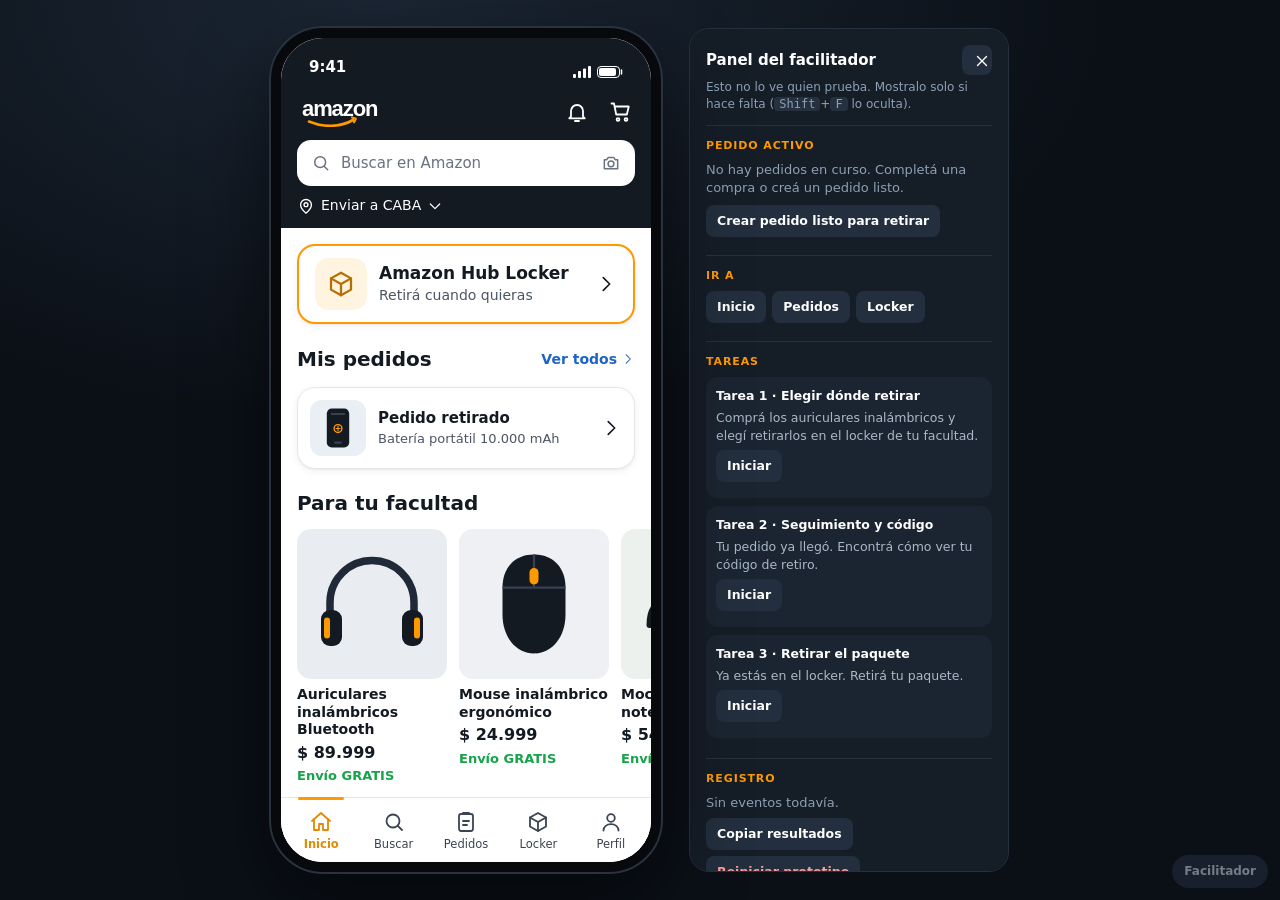
==== index.html @ e0bae7c0 "Prototipo funcional Amazon Hub Locker: compra, seguimiento y retiro Co-Authored-By: Claude Sonnet 5." ====
<!doctype html>
<html lang="es-AR">
<head>
  <meta charset="utf-8">
  <meta name="viewport" content="width=device-width, initial-scale=1, viewport-fit=cover">
  <meta name="theme-color" content="#131A22">
  <title>Amazon Hub Locker · Prototipo</title>
  <link rel="stylesheet" href="css/styles.css">
</head>
<body>
  <div class="stage">
    <div class="device" id="device">
      <div class="statusbar" aria-hidden="true">
        <span>9:41</span>
        <span class="sb-r"><svg width="18" height="12" viewBox="0 0 18 12" fill="currentColor"><rect x="0" y="8" width="3" height="4" rx="1"/><rect x="5" y="5" width="3" height="7" rx="1"/><rect x="10" y="2.500" width="3" height="9.500" rx="1"/><rect x="15" y="0" width="3" height="12" rx="1"/></svg><svg width="26" height="12" viewBox="0 0 26 12" fill="none" stroke="currentColor"><rect x=".5" y=".5" width="22" height="11" rx="3.500"/><rect x="2" y="2" width="17" height="8" rx="2" fill="currentColor" stroke="none"/><path d="M24.500 4v4" stroke-width="1.500" stroke-linecap="round"/></svg></span>
      </div>
      <div class="app" id="app">
        <div id="screen"></div>
        <div id="overlay"></div>
        <div id="push" class="push" aria-live="polite"></div>
        <div id="toast" class="toast" role="status" aria-live="polite"></div>
      </div>
    </div>
    <aside id="fac" class="fac" aria-label="Panel del facilitador"></aside>
    <button type="button" id="fac-toggle" class="fac-toggle" aria-label="Panel del facilitador" aria-expanded="false">Facilitador</button>
  </div>

  <script src="js/data.js"></script>
  <script src="js/core.js"></script>
  <script src="js/ui.js"></script>
  <script src="js/screens.js"></script>
  <script src="js/app.js"></script>
</body>
</html>
---- css/styles.css ----
/* ============================================================
   AMAZON HUB LOCKER — Sistema visual (UI Kit)
   Mobile-first. Los tokens salen del UI Kit entregado.
   ============================================================ */
:root {
  /* Color */
  --orange: #FF9900;
  --orange-press: #E48A00;
  --orange-tint: #FFF4E0;
  --navy: #131A22;
  --navy-2: #1E2833;
  --white: #FFFFFF;
  --gray: #E5E7EB;
  --gray-50: #F6F7F9;
  --gray-300: #D1D5DB;
  --ink: #131A22;
  --ink-2: #4B5563;
  --ink-3: #6B7280;
  --link: #1D63C9;
  --success: #16A34A; --success-tint: #E6F6EA;
  --warning: #F59E0B; --warning-tint: #FEF3D8;
  --error: #EF4444;   --error-tint: #FDE8E8;
  --info: #3B82F6;    --info-tint: #E3EEFE;
  /* Tipografía */
  --font: "Amazon Ember", "Segoe UI", "Helvetica Neue", Roboto, system-ui, -apple-system, Arial, sans-serif;
  --fs-h1: 24px; --fs-h2: 20px; --fs-sub: 17px; --fs-body: 15px; --fs-sm: 13px; --fs-xs: 12px;
  /* Espaciado (escala de 4) */
  --s1: 4px; --s2: 8px; --s3: 12px; --s4: 16px; --s5: 20px; --s6: 24px; --s8: 32px;
  /* Radios */
  --r-sm: 10px; --r-md: 14px; --r-lg: 18px; --r-pill: 999px;
  /* Sombras */
  --sh-1: 0 1px 2px rgba(19,26,34,.06), 0 2px 8px rgba(19,26,34,.06);
  --sh-2: 0 8px 28px rgba(19,26,34,.18);
  --focus: 0 0 0 3px rgba(255,153,0,.55);
}

*, *::before, *::after { box-sizing: border-box; }
html, body { margin: 0; height: 100%; }
body {
  font-family: var(--font); font-size: var(--fs-body); color: var(--ink); line-height: 1.4;
  background: radial-gradient(1200px 700px at 30% 0%, #1b2634 0%, #0b1017 60%);
  -webkit-font-smoothing: antialiased; -webkit-tap-highlight-color: transparent;
}
button, input, select, textarea { font: inherit; color: inherit; }
button { cursor: pointer; border: 0; background: none; padding: 0; text-align: left; }
button:disabled { cursor: not-allowed; }
h1, h2, h3, p, ul, ol, dl, dd { margin: 0; }
ul, ol { padding: 0; list-style: none; }
img { display: block; max-width: 100%; }
:focus { outline: none; }
:focus-visible { box-shadow: var(--focus); border-radius: 8px; }
[hidden] { display: none !important; }
.sr { position: absolute; width: 1px; height: 1px; overflow: hidden; clip: rect(0 0 0 0); }
.ic { flex: none; display: block; }

/* ---------- Escenario / dispositivo ---------- */
.stage { min-height: 100%; display: flex; align-items: center; justify-content: center; gap: 28px; padding: 16px; }
.device {
  width: 390px; height: min(844px, calc(100vh - 32px)); min-height: 560px;
  display: flex; flex-direction: column; background: #fff;
  border: 10px solid #07090d; border-radius: 52px; overflow: hidden;
  box-shadow: 0 0 0 2px #2a323d, 0 30px 80px rgba(0,0,0,.55); position: relative; flex: none;
}
.statusbar { height: 46px; background: var(--navy); color: #fff; display: flex; align-items: flex-end; justify-content: space-between; padding: 0 28px 6px; font-size: 15px; font-weight: 700; flex: none; }
.sb-r { display: flex; gap: 6px; align-items: center; }
.app { position: relative; flex: 1; min-height: 0; background: #fff; overflow: hidden; }
#screen { height: 100%; }
.screen { height: 100%; display: flex; flex-direction: column; background: #fff; }
.content { flex: 1; min-height: 0; overflow-y: auto; overscroll-behavior: contain; scrollbar-width: none; }
.content::-webkit-scrollbar { display: none; }
@media (max-width: 600px) {
  body { background: #fff; }
  .stage { padding: 0; display: block; }
  .device { width: 100%; height: 100dvh; min-height: 0; border: 0; border-radius: 0; box-shadow: none; }
  .statusbar { display: none; }
}

/* Animaciones de pantalla */
@keyframes inR { from { opacity: 0; transform: translateX(28px); } to { opacity: 1; transform: none; } }
@keyframes inL { from { opacity: 0; transform: translateX(-28px); } to { opacity: 1; transform: none; } }
@keyframes inF { from { opacity: 0; } to { opacity: 1; } }
.enter-fwd { animation: inR .24s ease-out; }
.enter-back { animation: inL .24s ease-out; }
.enter-fade { animation: inF .2s ease-out; }
@media (prefers-reduced-motion: reduce) { * { animation-duration: .01ms !important; transition-duration: .01ms !important; } }

/* ---------- Header ---------- */
.hdr { background: var(--navy); color: #fff; flex: none; }
.hdr-row { display: flex; align-items: center; justify-content: space-between; height: 56px; padding: 0 var(--s2); }
.hdr-home { padding-bottom: var(--s3); }
.hdr-ext { padding-bottom: var(--s3); }
.hbtn { position: relative; width: 44px; height: 44px; display: grid; place-items: center; border-radius: 50%; color: #fff; flex: none; }
.hbtn:active { background: rgba(255,255,255,.12); }
.hbtn.ghost { pointer-events: none; }
.hbtn.dark { color: var(--ink); }
.hbtn.dark:active { background: var(--gray); }
.hbtn .ic.filled { fill: var(--orange); stroke: var(--orange); }
.hright { display: flex; min-width: 44px; justify-content: flex-end; }
.htitle { font-size: 17px; font-weight: 700; text-align: center; flex: 1; padding: 0 4px; white-space: nowrap; overflow: hidden; text-overflow: ellipsis; }
.hlogo { flex: 1; display: grid; place-items: center; color: #fff; }
.hlogo .logo { height: 30px; width: auto; }
.hlogo.big { place-items: center start; padding-left: var(--s3); flex: 1; }
.badge { position: absolute; top: 3px; right: 1px; min-width: 18px; height: 18px; padding: 0 4px; border-radius: 9px; background: var(--orange); color: var(--navy); font-size: 11px; font-weight: 800; display: grid; place-items: center; }
.dot { position: absolute; top: 9px; right: 10px; width: 10px; height: 10px; border-radius: 50%; background: var(--orange); border: 2px solid var(--navy); }
.searchbar { margin: 0 var(--s4); height: 46px; border-radius: var(--r-md); background: #fff; color: var(--ink-3); display: flex; align-items: center; gap: 10px; padding: 0 14px; width: calc(100% - 32px); text-align: left; }
.searchbar span { flex: 1; font-size: 15px; }
.searchbar input { flex: 1; min-width: 0; border: 0; background: none; font-size: 15px; color: var(--ink); height: 100%; }
.searchbar input::placeholder { color: var(--ink-3); }
.searchbar input::-webkit-search-cancel-button { display: none; }
.searchbar .x { color: var(--ink-2); display: grid; place-items: center; width: 28px; height: 28px; border-radius: 50%; }
.shipto { display: flex; align-items: center; gap: 6px; margin: 10px var(--s4) 0; color: #fff; font-size: 14px; }
.hdr-home > .searchbar.real { margin-top: 0; }
.lsearch { padding: 0 0 0; }

/* ---------- Tab bar ---------- */
.tabbar { flex: none; display: flex; background: #fff; border-top: 1px solid var(--gray); padding: 4px 4px calc(6px + env(safe-area-inset-bottom)); }
.tab { flex: 1; position: relative; display: flex; flex-direction: column; align-items: center; gap: 2px; padding: 8px 0 4px; color: #3b4452; font-size: 11.5px; }
.tab.on { color: var(--orange-press); font-weight: 700; }
.tab.on::before { content: ""; position: absolute; top: -5px; left: 18%; right: 18%; height: 3px; border-radius: 2px; background: var(--orange); }
.tab:active { background: var(--gray-50); border-radius: 10px; }

/* ---------- Footer CTA ---------- */
.footer-cta { flex: none; padding: var(--s3) var(--s4) calc(var(--s4) + env(safe-area-inset-bottom)); display: flex; flex-direction: column; gap: 10px; background: #fff; border-top: 1px solid var(--gray); }
.two { display: grid; grid-template-columns: 1fr 1.6fr; gap: 10px; margin-top: var(--s4); }

/* ---------- Botones ---------- */
.btn { position: relative; display: inline-flex; align-items: center; justify-content: center; gap: 8px; min-height: 52px; padding: 0 20px; border-radius: var(--r-md); font-weight: 700; font-size: 16px; text-align: center; transition: transform .08s, background .15s, box-shadow .15s; }
.btn-block { width: 100%; }
.btn:active:not(:disabled) { transform: scale(.985); }
.btn-label { display: inline-flex; align-items: center; gap: 8px; }
.btn-arrow { position: absolute; right: 16px; display: grid; }
.btn-primary { background: var(--orange); color: var(--navy); }
.btn-primary:hover:not(:disabled) { background: #ffa51f; }
.btn-primary:active:not(:disabled) { background: var(--orange-press); }
.btn-secondary { background: #fff; color: var(--ink); box-shadow: inset 0 0 0 2px var(--navy); }
.btn-secondary:active:not(:disabled) { background: var(--gray-50); }
.btn-tertiary { background: var(--gray); color: var(--ink); }
.btn-dark { background: var(--navy-2); color: #fff; }
.btn-dark:active:not(:disabled) { background: var(--navy); }
.btn:disabled { background: var(--gray); color: #9AA1AB; box-shadow: none; }
.btn-spin { position: absolute; width: 22px; height: 22px; border-radius: 50%; border: 3px solid rgba(19,26,34,.2); border-top-color: var(--navy); animation: spin .8s linear infinite; display: none; }
.btn-dark .btn-spin { border-color: rgba(255,255,255,.3); border-top-color: #fff; }
.btn.loading .btn-spin { display: block; }
.btn.loading .btn-label, .btn.loading .btn-arrow { opacity: 0; }
.btn.loading:disabled { background: var(--orange); }
.btn-secondary.loading:disabled { background: #fff; }
@keyframes spin { to { transform: rotate(360deg); } }
.link { color: var(--link); font-size: 14px; font-weight: 600; display: inline-flex; align-items: center; gap: 4px; padding: 6px 0; }
.link:active { opacity: .6; }
.link.spaced { display: flex; margin-top: var(--s3); }
.link.more { margin-top: var(--s2); }

/* ---------- Tipografía y utilidades ---------- */
.pad-x { padding: 0 var(--s4); }
.pad { padding: var(--s3) var(--s4); }
.sp { height: var(--s4); } .sp-lg { height: var(--s6); } .sp-b { margin-bottom: var(--s3); }
.muted { color: var(--ink-3); font-size: var(--fs-sm); }
.h1 { font-size: var(--fs-h1); font-weight: 800; letter-spacing: -.2px; margin: var(--s5) 0 var(--s4); }
.h1c { font-size: 26px; font-weight: 800; line-height: 1.15; text-align: center; letter-spacing: -.3px; margin: var(--s4) 0 var(--s2); }
.h2 { font-size: var(--fs-h2); font-weight: 700; }
.h2.soft { font-weight: 500; color: var(--ink-2); font-size: 18px; margin: var(--s3) 0; }
.lead { font-size: 16px; color: var(--ink-2); margin: var(--s2) 0 var(--s4); }
.center { text-align: center; } .center .lead, .center .h1c { text-align: center; }
.left, .center .left { text-align: left !important; }
.sec-h { display: flex; align-items: center; justify-content: space-between; margin: var(--s5) 0 var(--s3); }
.sec-h h2 { font-size: var(--fs-h2); font-weight: 800; }
.sub-h { font-size: var(--fs-sub); font-weight: 700; margin: var(--s5) 0 var(--s2); }
.sub-h.first { margin-top: var(--s2); }
.price { font-weight: 800; font-size: 17px; }
.free { color: var(--success); font-size: var(--fs-sm); font-weight: 600; }
.free.big { font-size: 15px; margin: 2px 0 6px; }

/* ---------- Campos ---------- */
.field { display: flex; flex-direction: column; gap: 6px; margin: 0 0 var(--s4); text-align: left; }
.field > span { font-size: 14px; font-weight: 700; }
.field input, .field textarea { width: 100%; border: 2px solid var(--gray-300); border-radius: var(--r-md); padding: 13px 14px; background: #fff; font-size: 16px; }
.field input:focus, .field textarea:focus { border-color: var(--orange); box-shadow: var(--focus); }
.field-err { color: #C42B2B; font-size: 14px; font-weight: 600; margin: -6px 0 var(--s3); display: flex; gap: 6px; }
.field-err::before { content: "!"; flex: none; width: 18px; height: 18px; border-radius: 50%; background: var(--error); color: #fff; display: grid; place-items: center; font-size: 12px; font-weight: 800; margin-top: 1px; }
.login-box { padding: 56px var(--s6) var(--s6); }
.login-logo { color: var(--navy); margin-bottom: var(--s6); } .login-logo .logo { height: 44px; }
.login-box h1 { font-size: 28px; font-weight: 800; letter-spacing: -.4px; }
.login-box .lead { margin-bottom: var(--s6); }
.login-box .btn { margin-top: var(--s2); }
.screen.login { background: #fff; }

/* ---------- Chips / segmentado ---------- */
.chips { display: flex; gap: var(--s2); padding: 0 var(--s4); }
.chips.wrap { flex-wrap: wrap; padding: 0; }
.chips.scroll { overflow-x: auto; scrollbar-width: none; padding-bottom: 2px; }
.chips.scroll::-webkit-scrollbar { display: none; }
.chip { flex: none; display: inline-flex; align-items: center; gap: 6px; height: 40px; padding: 0 16px; border-radius: var(--r-pill); background: var(--gray); color: var(--ink); font-size: 14px; font-weight: 600; transition: background .15s, color .15s; }
.chip .ic { color: var(--orange-press); }
.chip.on { background: var(--navy); color: #fff; }
.chip.on .ic { color: var(--orange); }
.chip:active { transform: scale(.97); }
.sm { margin-top: var(--s2); } .chips.sm .chip { height: 36px; background: #fff; box-shadow: inset 0 0 0 1px var(--gray-300); }
.chips.sm .chip.on { background: var(--navy); box-shadow: none; }
.ls-top { padding: var(--s3) 0 var(--s2); }
.seg { display: flex; margin: var(--s3) var(--s4) var(--s2); background: var(--gray); border-radius: var(--r-md); padding: 3px; }
.seg button { flex: 1; display: flex; align-items: center; justify-content: center; gap: 6px; height: 38px; border-radius: 11px; font-weight: 700; font-size: 14px; color: var(--ink-2); }
.seg button.on { background: #fff; color: var(--ink); box-shadow: var(--sh-1); }

/* ---------- Tarjetas / listas ---------- */
.list-card { background: #fff; border: 1px solid var(--gray); border-radius: var(--r-lg); box-shadow: var(--sh-1); overflow: hidden; }
.list-card.pad { padding: 0 var(--s4); } .list-card.spaced { margin-top: var(--s5); }
.lrow { width: 100%; display: flex; align-items: center; gap: var(--s3); padding: 14px var(--s4); border-bottom: 1px solid var(--gray); background: #fff; }
.list-card .lrow:last-child { border-bottom: 0; }
.lrow:active { background: var(--gray-50); }
.lrow.bordered { border: 1px solid var(--gray); border-radius: var(--r-md); margin: var(--s3) 0 var(--s2); }
.lr-ic { width: 40px; height: 40px; border-radius: 12px; background: var(--orange-tint); color: #B86E00; display: grid; place-items: center; flex: none; }
.lr-b { flex: 1; min-width: 0; display: flex; flex-direction: column; }
.lr-b strong { font-size: 15px; } .lr-b span { color: var(--ink-3); font-size: var(--fs-sm); }
.lchev { color: var(--ink-3); margin-left: auto; }
.row-sw { display: flex; align-items: center; justify-content: space-between; gap: var(--s3); padding: 14px 0; border-bottom: 1px solid var(--gray); }
.list-card .row-sw:last-child { border-bottom: 0; }
.row-sw div { display: flex; flex-direction: column; } .row-sw span { color: var(--ink-3); font-size: var(--fs-sm); }
.sw { flex: none; width: 52px; height: 32px; border-radius: 16px; background: var(--gray-300); position: relative; transition: background .2s; }
.sw i { position: absolute; top: 3px; left: 3px; width: 26px; height: 26px; border-radius: 50%; background: #fff; box-shadow: 0 1px 3px rgba(0,0,0,.3); transition: transform .2s; }
.sw.on { background: var(--success); } .sw.on i { transform: translateX(20px); }

.lstack { display: flex; flex-direction: column; gap: var(--s3); }
.lcard { width: 100%; display: flex; align-items: center; gap: var(--s3); padding: var(--s3); background: #fff; border: 1px solid var(--gray); border-radius: var(--r-lg); box-shadow: var(--sh-1); text-align: left; transition: border-color .15s, transform .08s; position: relative; }
.lcard:active { transform: scale(.99); border-color: var(--orange); }
.lcard.sel { border: 2px solid var(--orange); }
.lcard.flat { box-shadow: none; background: var(--gray-50); margin: var(--s3) 0 var(--s2); cursor: default; }
button.lcard.flat { cursor: pointer; margin: 0; }
.lcard.muted { opacity: .78; }
.lbody { flex: 1; min-width: 0; display: flex; flex-direction: column; gap: 1px; }
.lbody strong { font-size: 15px; line-height: 1.25; }
.lsub { font-size: var(--fs-sm); color: var(--ink-2); }
.lfav { position: absolute; top: 10px; right: 38px; color: var(--orange); } .lfav svg { fill: var(--orange); }
.lthumb { width: 72px; height: 72px; border-radius: var(--r-md); overflow: hidden; flex: none; background: var(--orange-tint); }
.lthumb img { width: 100%; height: 100%; object-fit: cover; }
.lthumb.icon { display: grid; place-items: center; color: #B86E00; }
.lstat { display: inline-flex; align-items: center; gap: 6px; font-size: var(--fs-sm); font-weight: 700; margin-top: 3px; }
.lstat i { width: 8px; height: 8px; border-radius: 50%; background: currentColor; }
.lstat.ok { color: #14803A; } .lstat.warn { color: #B26A00; } .lstat.err { color: #C42B2B; }
.maplink { display: flex; align-items: center; gap: 8px; justify-content: center; width: 100%; color: var(--link); font-weight: 700; padding: var(--s5) 0 var(--s6); }
.rescount { margin: 0 0 var(--s3); }
.skel-row { height: 96px; border-radius: var(--r-lg); margin-bottom: var(--s3); background: linear-gradient(90deg, #eef0f3 25%, #f7f8fa 37%, #eef0f3 63%); background-size: 400% 100%; animation: shimmer 1.2s infinite; }
@keyframes shimmer { from { background-position: 100% 0; } to { background-position: 0 0; } }

/* ---------- Callouts / pills ---------- */
.callout { display: flex; align-items: center; gap: var(--s3); border-radius: var(--r-md); padding: var(--s3) var(--s4); margin: var(--s3) 0; text-align: left; }
.co-ic { width: 40px; height: 40px; border-radius: 50%; display: grid; place-items: center; color: #fff; flex: none; }
.co-tx { display: flex; flex-direction: column; font-size: 14px; } .co-tx strong { font-size: 15px; } .co-tx span { color: var(--ink-2); }
.callout.ok { background: var(--success-tint); } .callout.ok .co-ic { background: var(--success); }
.callout.info { background: var(--info-tint); } .callout.info .co-ic { background: var(--info); }
.callout.warn { background: var(--warning-tint); } .callout.warn .co-ic { background: var(--warning); }
.callout.err { background: var(--error-tint); } .callout.err .co-ic { background: var(--error); }
.pill { display: inline-flex; align-self: flex-start; padding: 3px 10px; border-radius: var(--r-pill); font-size: 12px; font-weight: 700; margin-top: 4px; }
.pill.ok { background: var(--success-tint); color: #14803A; } .pill.info { background: var(--info-tint); color: #1D55B8; }
.pill.warn { background: var(--warning-tint); color: #8E5700; } .pill.err { background: var(--error-tint); color: #B42323; }

/* ---------- Estados vacíos ---------- */
.empty { text-align: center; padding: var(--s8) var(--s6); display: flex; flex-direction: column; align-items: center; gap: var(--s2); }
.empty-ic { width: 84px; height: 84px; border-radius: 50%; background: var(--orange-tint); color: #B86E00; display: grid; place-items: center; margin-bottom: var(--s2); }
.empty h2 { font-size: 20px; font-weight: 800; } .empty p { color: var(--ink-2); max-width: 280px; margin-bottom: var(--s3); }

/* ---------- Home ---------- */
.hub-banner { width: 100%; margin-top: var(--s4); display: flex; align-items: center; gap: var(--s3); padding: var(--s3) var(--s4); border: 2px solid var(--orange); border-radius: var(--r-lg); background: #fff; box-shadow: var(--sh-1); }
.hb-ic { width: 52px; height: 52px; border-radius: 14px; background: var(--orange-tint); color: #B86E00; display: grid; place-items: center; flex: none; }
.hb-tx { flex: 1; display: flex; flex-direction: column; } .hb-tx strong { font-size: 17px; } .hb-tx span { color: var(--ink-2); font-size: 14px; }
.hub-banner.ready { background: var(--navy); border-color: var(--navy); color: #fff; margin-top: var(--s4); }
.hub-banner.ready .hb-ic { background: var(--orange); color: var(--navy); } .hub-banner.ready .hb-tx span { color: #cfd5dd; }
.ocard { width: 100%; display: flex; align-items: center; gap: var(--s3); padding: var(--s3); border: 1px solid var(--gray); border-radius: var(--r-lg); background: #fff; box-shadow: var(--sh-1); margin-bottom: var(--s3); }
.ocard.hl { border: 2px solid var(--orange); }
.ob { flex: 1; min-width: 0; display: flex; flex-direction: column; gap: 1px; } .ob strong { font-size: 15px; } .ob span { color: var(--ink-2); font-size: var(--fs-sm); }
.hscroll { display: flex; gap: var(--s3); overflow-x: auto; padding: 0 var(--s4) var(--s2); scrollbar-width: none; }
.hscroll::-webkit-scrollbar { display: none; }
.pcard { flex: none; width: 150px; display: flex; flex-direction: column; gap: 3px; }
.pcard strong { font-size: 14px; font-weight: 600; line-height: 1.25; }
.pcard .price { font-size: 16px; }
.art { display: block; width: 100%; aspect-ratio: 1; border-radius: var(--r-md); overflow: hidden; flex: none; }
.art svg { width: 100%; height: 100%; display: block; }
.pcard .art { margin-bottom: 4px; }
.ocard .art, .oc-top .art, .crow .art, .rv-item .art, .track-prod .art, .prow .art { border-radius: 12px; }

/* ---------- Buscar / producto ---------- */
.cats { display: grid; grid-template-columns: 1fr 1fr; gap: var(--s3); }
.cat { display: flex; align-items: center; gap: var(--s3); padding: var(--s4); border-radius: var(--r-lg); background: var(--gray-50); border: 1px solid var(--gray); font-weight: 700; }
.cat span { color: #B86E00; }
.plist { padding: 0 var(--s4); display: flex; flex-direction: column; gap: var(--s4); }
.prow { display: flex; gap: var(--s3); width: 100%; padding-bottom: var(--s4); border-bottom: 1px solid var(--gray); }
.prow .art { width: 92px; flex: none; }
.pr-b { display: flex; flex-direction: column; gap: 2px; min-width: 0; } .pr-b strong { font-size: 15px; font-weight: 600; line-height: 1.25; }
.pr-r { display: flex; align-items: center; gap: 6px; } .pr-r em { font-style: normal; color: var(--ink-3); font-size: 13px; }
.stars { display: inline-flex; gap: 1px; } .star { fill: #D1D5DB; } .star.full { fill: var(--orange); } .star.half { fill: #F5C26B; }
.pdp-art { padding: var(--s4); background: var(--gray-50); } .pdp-art .art { max-width: 280px; margin: 0 auto; border-radius: var(--r-lg); }
.pdp-t { font-size: 22px; font-weight: 800; line-height: 1.2; margin: 4px 0 8px; }
.pdp-price { font-size: 30px; font-weight: 800; margin-top: var(--s3); }
.bul { list-style: disc; padding-left: 20px; display: flex; flex-direction: column; gap: 6px; color: var(--ink-2); }

/* ---------- Carrito / checkout ---------- */
.crow { display: flex; gap: var(--s3); padding: var(--s3) 0; border-bottom: 1px solid var(--gray); }
.crow .art { width: 76px; } .cr-b { flex: 1; display: flex; flex-direction: column; gap: 2px; min-width: 0; } .cr-b strong { font-size: 15px; font-weight: 600; }
.stepper { display: flex; align-items: center; gap: 4px; margin-top: var(--s2); }
.stepper button:not(.trash) { width: 36px; height: 36px; border-radius: 10px; background: var(--gray); display: grid; place-items: center; }
.stepper button:disabled { opacity: .4; }
.stepper output { min-width: 32px; text-align: center; font-weight: 800; }
.stepper .trash { margin-left: auto; width: 40px; height: 40px; display: grid; place-items: center; color: var(--ink-3); border-radius: 10px; }
.stepper .trash:active { background: var(--error-tint); color: var(--error); }
.sum { display: flex; justify-content: space-between; align-items: baseline; padding: var(--s4) 0; font-size: 18px; } .sum strong { font-size: 22px; font-weight: 800; }
.opts { display: flex; flex-direction: column; gap: var(--s3); } .opts.tight { margin-top: 0; }
.opt { width: 100%; display: flex; align-items: center; gap: var(--s3); padding: var(--s4); border: 2px solid var(--gray); border-radius: var(--r-lg); background: #fff; text-align: left; transition: border-color .15s, background .15s; }
.opt.sel { border-color: var(--orange); background: #FFFBF3; }
.opt.dis { opacity: .55; }
.opt-ic { color: var(--ink); width: 44px; height: 44px; display: grid; place-items: center; flex: none; }
.opt.sel .opt-ic { color: #B86E00; }
.opt-b { flex: 1; display: flex; flex-direction: column; } .opt-b strong { font-size: 16px; } .opt-b span { color: var(--ink-2); font-size: 14px; }
.opt-s { margin-top: 4px; color: var(--success) !important; font-size: 13px !important; font-weight: 600; }
.radio { width: 26px; height: 26px; border-radius: 50%; border: 2px solid var(--gray-300); display: grid; place-items: center; flex: none; }
.radio i { width: 14px; height: 14px; border-radius: 50%; background: var(--orange); transform: scale(0); transition: transform .15s; }
.opt.sel .radio { border-color: var(--orange); } .opt.sel .radio i { transform: scale(1); }
.rv-item { display: flex; gap: var(--s3); padding: var(--s2) 0; align-items: center; } .rv-item .art { width: 64px; } .rv-item div { display: flex; flex-direction: column; }
.rv-h { display: flex; justify-content: space-between; align-items: center; margin-top: var(--s5); border-top: 1px solid var(--gray); padding-top: var(--s4); } .rv-h h3 { font-size: 16px; }
.rv-ship { display: flex; gap: var(--s3); align-items: center; margin-top: var(--s2); } .rv-ship div { display: flex; flex-direction: column; }
.rv-pay { display: flex; gap: 8px; align-items: center; font-weight: 600; margin-top: var(--s2); }
.box-img { width: 150px; margin: var(--s4) auto 0; border-radius: 22px; } .box-img.lg { width: 190px; }
.check-big { width: 112px; height: 112px; border-radius: 50%; background: var(--success-tint); display: grid; place-items: center; margin: var(--s6) auto var(--s2); }
.check-big span { width: 76px; height: 76px; border-radius: 50%; background: var(--success); color: #fff; display: grid; place-items: center; }
.check-big.dark span { background: var(--navy); } .check-big.dark { background: var(--gray); }
.check-big.pop span { animation: pop .45s cubic-bezier(.2,1.6,.4,1); }
@keyframes pop { from { transform: scale(.2); } to { transform: scale(1); } }
.done .lcard { text-align: left; }

/* ---------- Pedidos ---------- */
.tabs { display: flex; border-bottom: 1px solid var(--gray); padding: 0 var(--s2); position: sticky; top: 0; background: #fff; z-index: 2; }
.tabs button { flex: 1; text-align: center; padding: 12px 4px; font-weight: 600; color: var(--ink-3); border-bottom: 3px solid transparent; font-size: 14px; }
.tabs button.on { color: var(--ink); border-color: var(--orange); font-weight: 800; }
.tabs em { font-style: normal; background: var(--orange); color: var(--navy); border-radius: 9px; padding: 1px 7px; font-size: 12px; margin-left: 4px; }
.ocard2 { margin-top: var(--s4); border: 1px solid var(--gray); border-radius: var(--r-lg); box-shadow: var(--sh-1); overflow: hidden; }
.oc-top { display: flex; gap: var(--s3); align-items: center; width: 100%; padding: var(--s3); } .oc-top .art { width: 64px; }
.oc-top .ob { gap: 2px; }
.oc-rows { border-top: 1px solid var(--gray); }
.oc-row { width: 100%; display: flex; align-items: center; gap: var(--s3); padding: 13px var(--s4); font-size: 14px; font-weight: 600; border-bottom: 1px solid var(--gray); background: var(--gray-50); } .oc-row:last-child { border-bottom: 0; }
.oc-row .ic:first-child { color: var(--ink-2); } .oc-row .lchev { margin-left: auto; }
.oc-row:active { background: var(--gray); }
.track-prod { display: flex; gap: var(--s3); align-items: center; margin: var(--s4) 0; } .track-prod .art { width: 56px; } .track-prod div { display: flex; flex-direction: column; }
.hero-card { border-radius: var(--r-lg); padding: var(--s5); text-align: center; display: flex; flex-direction: column; align-items: center; gap: var(--s2); }
.hero-card h2 { font-size: 22px; font-weight: 800; line-height: 1.2; } .hero-card p { color: var(--ink-2); }
.hero-card .btn { margin-top: var(--s3); background-color: #fff; } .hero-card .btn-primary { background: var(--orange); }
.hero-card.ok { background: var(--success-tint); } .hero-card.info { background: var(--info-tint); } .hero-card.err { background: var(--error-tint); }
.hc-ic { width: 64px; height: 64px; border-radius: 50%; display: grid; place-items: center; background: #fff; }
.hero-card.ok .hc-ic { color: var(--success); } .hero-card.info .hc-ic { color: var(--info); } .hero-card.err .hc-ic { color: var(--error); }
.hc-ic.big { width: 88px; height: 88px; }
.hc-img { width: 100%; height: 150px; object-fit: cover; border-radius: var(--r-md); margin-bottom: 4px; }
.hc-box { width: 120px; border-radius: 18px; }
.hc-note { display: flex; align-items: center; gap: 6px; font-weight: 700; color: var(--ink) !important; margin-top: var(--s2); font-size: 14px; }
.prog { display: flex; align-items: center; width: 80%; margin: var(--s2) 0; }
.prog i { width: 14px; height: 14px; border-radius: 50%; background: #fff; border: 3px solid #A9C4F5; flex: none; } .prog i.on { background: var(--info); border-color: var(--info); }
.prog b { flex: 1; height: 4px; background: #A9C4F5; } .prog b.on { background: var(--info); }
.tl { margin-top: var(--s2); }
.tl li { position: relative; display: flex; gap: var(--s3); padding-bottom: var(--s5); }
.tl li::before { content: ""; position: absolute; left: 11px; top: 26px; bottom: 2px; width: 2px; background: var(--gray-300); }
.tl li:last-child::before { display: none; } .tl li.done::before { background: var(--success); }
.tl-dot { width: 24px; height: 24px; border-radius: 50%; border: 2px solid var(--gray-300); background: #fff; display: grid; place-items: center; flex: none; color: #fff; }
.tl li.done .tl-dot { background: var(--success); border-color: var(--success); }
.tl li.now .tl-dot { background: var(--navy); border-color: var(--navy); box-shadow: 0 0 0 5px rgba(19,26,34,.12); }
.tl li div { display: flex; flex-direction: column; } .tl li:not(.done) strong { color: var(--ink-3); font-weight: 600; } .tl li div span { color: var(--ink-3); font-size: 13px; }
.nlist { display: flex; flex-direction: column; gap: var(--s2); }
.nitem { width: 100%; display: flex; gap: var(--s3); padding: var(--s3) var(--s4); border-radius: var(--r-md); background: var(--gray-50); position: relative; align-items: flex-start; }
.nitem.unread { background: #fff; box-shadow: inset 0 0 0 2px var(--orange); }
.ni-ic { width: 40px; height: 40px; border-radius: 50%; display: grid; place-items: center; color: #fff; background: var(--info); flex: none; }
.nitem.confirmed .ni-ic { background: var(--success); } .nitem.ready .ni-ic { background: var(--warning); } .nitem.error .ni-ic { background: var(--error); }
.ni-b { flex: 1; display: flex; flex-direction: column; font-size: 14px; } .ni-b span { color: var(--ink-2); } .nitem em { font-style: normal; color: var(--ink-3); font-size: 12px; flex: none; }
.bell-big { width: 112px; height: 112px; margin: var(--s6) auto var(--s2); border-radius: 50%; background: var(--orange-tint); color: #B86E00; display: grid; place-items: center; }

/* ---------- Locker: detalle ---------- */
.hero-img img { width: 100%; height: 210px; object-fit: cover; }
.ld-t { font-size: 22px; font-weight: 800; margin-top: var(--s4); }
.meta { margin: var(--s3) 0 var(--s2); display: flex; flex-direction: column; gap: 6px; color: var(--ink-2); } .meta li { display: flex; gap: 8px; align-items: center; font-size: 14px; } .meta .ic { color: var(--ink); }
.moreinfo { background: var(--gray-50); border-radius: var(--r-md); padding: var(--s3) var(--s4); display: flex; flex-direction: column; gap: var(--s2); font-size: 14px; color: var(--ink-2); margin-top: var(--s2); }
.moreinfo strong { color: var(--ink); }

/* ---------- Mapa ---------- */
.map { position: relative; height: 460px; overflow: hidden; background: #edeff2; }
.map.static { height: 300px; margin: var(--s4) 0 0; }
.map-bg { position: absolute; inset: 0; width: 100%; height: 100%; }
.me { position: absolute; width: 18px; height: 18px; transform: translate(-50%, -50%); }
.me i { display: block; width: 18px; height: 18px; border-radius: 50%; background: var(--info); border: 3px solid #fff; box-shadow: 0 0 0 28px rgba(59,130,246,.16), 0 1px 4px rgba(0,0,0,.4); }
.pin { position: absolute; transform: translate(-50%, -100%); width: 38px; height: 48px; transition: transform .15s; }
.pin svg { fill: var(--orange); filter: drop-shadow(0 2px 3px rgba(0,0,0,.35)); display: block; }
.pin span { position: absolute; top: 9px; left: 0; right: 0; display: grid; place-items: center; color: #fff; }
.pin.full svg { fill: #9AA1AB; }
.pin.on { transform: translate(-50%, -100%) scale(1.25); z-index: 3; } .pin.on svg { fill: var(--navy); } .pin.on span { color: var(--orange); }
.map-legend { position: absolute; top: 10px; left: 10px; background: rgba(255,255,255,.94); padding: 6px 10px; border-radius: var(--r-pill); font-size: 12px; font-weight: 600; box-shadow: var(--sh-1); }
.map-sheet { position: absolute; left: 10px; right: 10px; bottom: 10px; z-index: 4; animation: inF .2s; }

/* ---------- Retiro ---------- */
.qr-card { background: #fff; border-radius: 24px; padding: var(--s5); box-shadow: var(--sh-2); border: 1px solid var(--gray); margin: var(--s5) 0 var(--s4); display: flex; flex-direction: column; align-items: center; gap: var(--s3); }
.qr-code { text-align: center; } .qr-code span { display: block; color: var(--ink-3); font-size: 13px; } .qr-code strong { font-size: 34px; letter-spacing: 5px; font-weight: 800; }
.qr-card .link { margin-top: -4px; }
.viewfinder { position: relative; width: 100%; max-width: 300px; aspect-ratio: 1; margin: var(--s4) auto; border-radius: 26px; background: #1B232E; overflow: hidden; display: block; }
.vf-cam { position: absolute; inset: 0; background: radial-gradient(circle at 50% 40%, #35465a, #141b24 70%); display: grid; place-items: center; }
.vf-screen { width: 62%; background: #1E5BD8; color: #fff; border-radius: 10px; padding: 10px; display: flex; flex-direction: column; align-items: center; gap: 8px; transform: rotate(-2deg); box-shadow: 0 0 30px rgba(30,91,216,.6); }
.vf-screen b { font-size: 11px; text-align: center; line-height: 1.2; } .vf-screen svg { background: #fff; padding: 4px; border-radius: 6px; }
.viewfinder .c { position: absolute; width: 44px; height: 44px; border: 0 solid #fff; }
.c.tl { top: 22px; left: 22px; border-top-width: 5px; border-left-width: 5px; border-top-left-radius: 14px; } .c.tr { top: 22px; right: 22px; border-top-width: 5px; border-right-width: 5px; border-top-right-radius: 14px; }
.c.bl { bottom: 22px; left: 22px; border-bottom-width: 5px; border-left-width: 5px; border-bottom-left-radius: 14px; } .c.br { bottom: 22px; right: 22px; border-bottom-width: 5px; border-right-width: 5px; border-bottom-right-radius: 14px; }
.viewfinder .line { position: absolute; left: 22px; right: 22px; height: 3px; background: var(--orange); box-shadow: 0 0 14px 2px rgba(255,153,0,.8); animation: scanline 2s ease-in-out infinite alternate; }
@keyframes scanline { from { top: 24%; } to { top: 74%; } }
.viewfinder.hit .c { border-color: var(--success); } .viewfinder.hit .line { background: var(--success); animation: none; top: 50%; }
.proto-hint { margin-top: var(--s4); font-size: 12px; color: var(--ink-3); background: var(--gray-50); border-radius: var(--r-pill); display: inline-block; padding: 4px 12px; }
.screen.scan .lead { margin-bottom: var(--s2); }
.codewrap { position: relative; display: block; margin: var(--s5) auto var(--s4); width: max-content; max-width: 100%; }
.codein { position: absolute; inset: 0; width: 100%; height: 100%; opacity: 0; font-size: 16px; border: 0; background: none; z-index: 2; }
.cboxes { display: flex; gap: 8px; }
.cbox { width: 48px; height: 60px; border: 2px solid var(--gray-300); border-radius: var(--r-md); display: grid; place-items: center; font-size: 28px; font-weight: 800; background: #fff; }
.cbox.fill { border-color: var(--navy); } .cbox.cur { border-color: var(--orange); box-shadow: var(--focus); } .cbox.bad { border-color: var(--error); }
.vcenter { padding-top: var(--s6); }
.spinner { width: 76px; height: 76px; border-radius: 50%; border: 7px solid var(--gray); border-top-color: var(--orange); animation: spin .9s linear infinite; margin: var(--s8) auto var(--s4); }
.err-big { width: 112px; height: 112px; border-radius: 50%; background: var(--error-tint); display: grid; place-items: center; margin: var(--s6) auto var(--s2); }
.err-big span { width: 72px; height: 72px; border-radius: 50%; background: var(--error); color: #fff; font-size: 44px; font-weight: 800; display: grid; place-items: center; }
.locker-open { position: relative; height: 230px; border-radius: var(--r-lg); background: linear-gradient(#222d3a, #131a22); margin: var(--s5) 0 var(--s2); overflow: hidden; perspective: 600px; display: grid; place-items: center; }
.lo-in { background: #0b1017; border-radius: 12px; width: 70%; height: 74%; display: grid; place-items: center; box-shadow: inset 0 0 24px #000; }
.lo-in img { width: 120px; border-radius: 14px; animation: inF .8s .5s both; }
.lo-door { position: absolute; left: 15%; top: 13%; width: 35%; height: 74%; background: linear-gradient(90deg, #2c3948, #1d2733); border-radius: 12px 0 0 12px; transform-origin: left center; animation: dooropen 1s .1s ease-out both; z-index: 2; border: 1px solid #3a4a5c; }
@keyframes dooropen { from { transform: rotateY(0); } to { transform: rotateY(-78deg); } }
.lo-tag { position: absolute; top: 12px; right: 12px; background: var(--orange); color: var(--navy); font-weight: 800; border-radius: 8px; padding: 2px 10px; font-size: 14px; }
.survey-card { display: flex; align-items: center; gap: var(--s3); text-align: left; background: var(--orange-tint); border-radius: var(--r-lg); padding: var(--s3) var(--s4); margin-top: var(--s5); width: 100%; }
.survey-card > span:first-child { width: 40px; height: 40px; border-radius: 50%; background: var(--orange); color: var(--navy); display: grid; place-items: center; flex: none; }
.survey-card > span:nth-child(2) { flex: 1; display: flex; flex-direction: column; } .survey-card em { font-style: normal; color: var(--ink-2); font-size: 13px; }
.faces { display: grid; grid-template-columns: repeat(4, 1fr); gap: var(--s2); margin: var(--s5) 0; }
.face { display: flex; flex-direction: column; align-items: center; gap: 4px; padding: var(--s3) 0; border: 2px solid var(--gray); border-radius: var(--r-lg); }
.face span { font-size: 34px; line-height: 1; filter: grayscale(.7); transition: filter .15s, transform .15s; } .face em { font-style: normal; font-size: 12px; font-weight: 600; color: var(--ink-2); }
.face.on { border-color: var(--orange); background: #FFFBF3; } .face.on span { filter: none; transform: scale(1.18); }
textarea { resize: none; }
.bigcode { font-size: 44px; font-weight: 800; letter-spacing: 8px; margin: var(--s3) 0; }
.how { display: flex; flex-direction: column; gap: var(--s4); margin-bottom: var(--s5); }
.how li { display: flex; gap: var(--s3); } .how li > span { width: 30px; height: 30px; border-radius: 50%; background: var(--navy); color: #fff; display: grid; place-items: center; font-weight: 800; flex: none; font-size: 14px; }
.how div { display: flex; flex-direction: column; } .how em { font-style: normal; color: var(--ink-2); font-size: 14px; }
.route { text-align: center; margin: var(--s2) 0 var(--s5); } .rt-big { font-size: 44px; font-weight: 800; color: var(--link); } .route p { color: var(--ink-2); }
.dl > div { display: flex; justify-content: space-between; gap: var(--s4); padding: 12px 0; border-bottom: 1px solid var(--gray); } .dl dt { color: var(--ink-3); font-size: 14px; flex: none; } .dl dd { text-align: right; font-weight: 600; font-size: 14px; }

/* ---------- Tab Locker ---------- */
.hub-hero { position: relative; height: 230px; overflow: hidden; background: var(--navy); }
.hub-hero img { position: absolute; right: -10px; top: -40px; width: 62%; opacity: .95; mask-image: linear-gradient(90deg, transparent, #000 35%); -webkit-mask-image: linear-gradient(90deg, transparent, #000 35%); }
.hh-tx { position: relative; padding: var(--s6) var(--s4); color: #fff; max-width: 70%; display: flex; flex-direction: column; gap: var(--s2); } .hh-tx span { color: var(--orange); font-weight: 700; font-size: 14px; } .hh-tx h1 { font-size: 28px; line-height: 1.1; letter-spacing: -.4px; }
.steps { display: grid; grid-template-columns: 1fr 1fr; gap: var(--s3); } .steps li { display: flex; flex-direction: column; gap: 6px; padding: var(--s3); background: var(--gray-50); border-radius: var(--r-md); font-weight: 700; font-size: 14px; position: relative; } .steps .ic { color: #B86E00; } .st-n { position: absolute; top: 10px; right: 12px; color: var(--ink-3); font-size: 13px; }
.bens { display: grid; grid-template-columns: 1fr 1fr; gap: var(--s3); } .ben { background: #fff; border: 1px solid var(--gray); border-radius: var(--r-lg); padding: var(--s4); display: flex; flex-direction: column; gap: 4px; box-shadow: var(--sh-1); } .ben span { width: 40px; height: 40px; border-radius: 50%; background: var(--orange); color: #fff; display: grid; place-items: center; margin-bottom: 4px; } .ben em { font-style: normal; color: var(--ink-2); font-size: 13px; }
.who { display: flex; gap: var(--s4); align-items: center; margin: var(--s5) 0; } .who h1 { font-size: 22px; font-weight: 800; }
.avatar { position: relative; width: 64px; height: 64px; border-radius: 50%; background: #BFD4F5; display: grid; place-items: center; font-size: 28px; font-weight: 800; color: var(--navy); } .avatar i { position: absolute; top: 2px; right: 2px; width: 14px; height: 14px; border-radius: 50%; background: var(--orange); border: 2px solid #fff; }
.faq { display: flex; flex-direction: column; gap: var(--s2); }
.acc { border: 1px solid var(--gray); border-radius: var(--r-md); overflow: hidden; } .acc > button { width: 100%; display: flex; justify-content: space-between; align-items: center; gap: var(--s3); padding: var(--s4); font-weight: 700; } .acc > button .ic { transition: transform .2s; flex: none; }
.acc.open > button .ic { transform: rotate(180deg); } .acc-b { display: none; padding: 0 var(--s4) var(--s4); color: var(--ink-2); } .acc.open .acc-b { display: block; }

/* ---------- Overlays ---------- */
#overlay { position: absolute; inset: 0; pointer-events: none; z-index: 30; }
#overlay > * { pointer-events: auto; }
.sheet-wrap, .modal-wrap { position: absolute; inset: 0; display: flex; }
.sheet-wrap { align-items: flex-end; } .modal-wrap { align-items: center; justify-content: center; }
.backdrop { position: absolute; inset: 0; background: rgba(19,26,34,.55); animation: inF .2s; }
.sheet { position: relative; width: 100%; max-height: 88%; display: flex; flex-direction: column; background: #fff; border-radius: 26px 26px 0 0; animation: up .26s cubic-bezier(.2,.8,.2,1); box-shadow: var(--sh-2); }
.sheet-wrap.out .sheet { animation: down .18s ease-in forwards; } .sheet-wrap.out .backdrop { animation: outF .18s forwards; }
@keyframes up { from { transform: translateY(100%); } to { transform: none; } } @keyframes down { to { transform: translateY(100%); } } @keyframes outF { to { opacity: 0; } }
.grab { width: 40px; height: 4px; border-radius: 2px; background: var(--gray-300); margin: 10px auto 2px; flex: none; }
.sheet-h { display: flex; align-items: center; justify-content: space-between; padding: 4px var(--s2) 0 var(--s4); flex: none; } .sheet-h h2 { font-size: 20px; font-weight: 800; }
.sheet-b { overflow-y: auto; padding: var(--s3) var(--s4) calc(var(--s6) + env(safe-area-inset-bottom)); }
.modal { position: relative; width: calc(100% - 48px); background: #fff; border-radius: 24px; padding: var(--s6) var(--s5) var(--s5); text-align: center; box-shadow: var(--sh-2); animation: pop .3s cubic-bezier(.2,1.3,.4,1); }
.modal h2 { font-size: 20px; font-weight: 800; margin: var(--s2) 0; } .modal p { color: var(--ink-2); margin-bottom: var(--s5); }
.modal-ic { width: 60px; height: 60px; border-radius: 50%; background: var(--info-tint); color: var(--info); display: grid; place-items: center; margin: 0 auto; } .modal-ic.err { background: var(--error-tint); color: var(--error); }
.modal-actions { display: flex; flex-direction: column; gap: 10px; }
.toast { position: absolute; left: var(--s4); right: var(--s4); bottom: 92px; z-index: 40; background: var(--navy); color: #fff; border-radius: var(--r-md); padding: 14px var(--s4); display: flex; justify-content: space-between; align-items: center; gap: var(--s3); font-size: 14px; font-weight: 600; box-shadow: var(--sh-2); opacity: 0; transform: translateY(12px); pointer-events: none; transition: opacity .2s, transform .2s; }
.toast.show { opacity: 1; transform: none; pointer-events: auto; } .toast button { color: var(--orange); font-weight: 800; flex: none; }
.push { position: absolute; top: 8px; left: 8px; right: 8px; z-index: 50; transform: translateY(-150%); transition: transform .35s cubic-bezier(.2,.9,.3,1.1); }
.push.show { transform: none; }
.push-card { width: 100%; display: flex; gap: var(--s3); align-items: flex-start; padding: var(--s3); border-radius: var(--r-lg); background: rgba(255,255,255,.97); box-shadow: var(--sh-2), 0 0 0 1px var(--gray); }
.push-card.ok { background: #EAF7EE; } .push-card.info { background: #E7F0FE; } .push-card.warn { background: #FEF5DF; } .push-card.err { background: #FDEBEB; }
.push-ic { width: 40px; height: 40px; border-radius: 10px; display: grid; place-items: center; color: #fff; background: var(--navy); flex: none; font-size: 24px; } .push-ic b { font-size: 24px; } .push-card.info .push-ic { background: var(--info); } .push-card.warn .push-ic { background: var(--warning); } .push-card.err .push-ic { background: var(--error); }
.push-tx { flex: 1; display: flex; flex-direction: column; font-size: 13px; } .push-tx strong { font-size: 14px; } .push-tx span { color: var(--ink-2); } .push-card em { font-style: normal; color: var(--ink-3); font-size: 12px; }

/* ---------- Panel del facilitador ---------- */
.fac { display: none; width: 320px; max-height: min(844px, calc(100vh - 32px)); overflow-y: auto; background: #151D27; color: #E5E9EF; border: 1px solid #263140; border-radius: 20px; padding: 16px; font-size: 13px; flex: none; }
.fac-open .fac { display: block; }
.fac-h { display: flex; justify-content: space-between; align-items: center; } .fac-h strong { font-size: 15px; color: #fff; } .fac-h button { color: #9fb0c3; width: 30px; height: 30px; display: grid; place-items: center; }
.fac-n { color: #8EA0B4; font-size: 12px; margin: 4px 0 12px; } .fac kbd { background: #263140; border-radius: 4px; padding: 0 5px; }
.fac section { border-top: 1px solid #263140; padding: 12px 0; } .fac h4 { margin: 0 0 8px; font-size: 11px; letter-spacing: .08em; text-transform: uppercase; color: #FF9900; }
.fst { margin: 0 0 8px; } .fst b { color: #fff; } .fac .muted { color: #8EA0B4; }
.fbtns { display: flex; flex-wrap: wrap; gap: 6px; margin: 6px 0; }
.fac button[data-f] { background: #232F3E; color: #fff; border-radius: 8px; padding: 7px 11px; font-size: 12.5px; font-weight: 600; } .fac button[data-f]:hover { background: #2d3b4e; } .fac button.pri { background: var(--orange); color: var(--navy); } .fac button.danger { color: #ff9a9a; } .fac button:disabled { opacity: .4; }
.fac select { width: 100%; background: #232F3E; color: #fff; border: 0; border-radius: 8px; padding: 8px; margin: 4px 0; }
.ft { background: #1b2531; border-radius: 12px; padding: 10px; margin-bottom: 8px; } .ft strong { color: #fff; font-size: 12.5px; } .ft p { color: #aab8c8; margin: 4px 0; font-size: 12.5px; } .ft em { color: #FF9900; font-style: normal; font-size: 12px; }
.flog { max-height: 170px; overflow: auto; font-size: 11.5px; color: #aab8c8; display: flex; flex-direction: column; gap: 3px; } .flog time { color: #6f8196; margin-right: 6px; } .flog b { color: #fff; }
.fac-toggle { position: fixed; right: 12px; bottom: 12px; background: #232F3E; color: #cdd7e3; font-size: 12px; font-weight: 700; padding: 8px 12px; border-radius: 999px; opacity: .55; z-index: 100; } .fac-toggle:hover { opacity: 1; }
@media (max-width: 600px) { .fac-toggle { display: none; } }
@media (max-width: 1000px) {
  .fac { position: fixed; right: 12px; top: 12px; z-index: 99; max-height: calc(100vh - 24px); box-shadow: 0 20px 60px rgba(0,0,0,.6); }
}

/* Foco del buscador: el anillo va en el contenedor, no en el input */
.searchbar input:focus-visible { box-shadow: none; }
.searchbar:focus-within { box-shadow: var(--focus); }
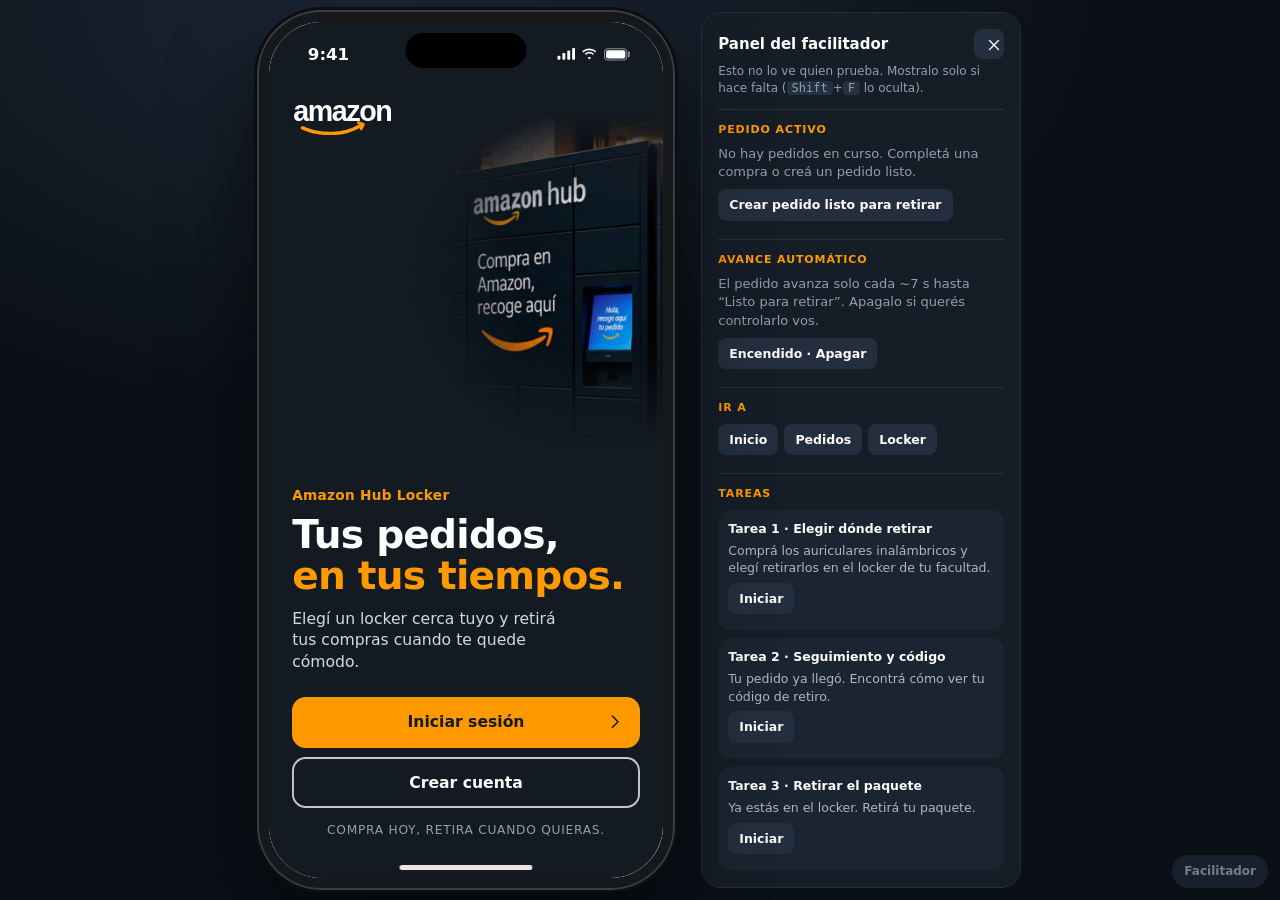
==== commit f776cb64: "Marco iPhone 17 y flujo de acceso (bienvenida, login, registro, recuperar contraseña) Co-Authored-By" ====
--- a/index.html
+++ b/index.html
@@ -9,16 +9,21 @@
 </head>
 <body>
   <div class="stage">
-    <div class="device" id="device">
-      <div class="statusbar" aria-hidden="true">
-        <span>9:41</span>
-        <span class="sb-r"><svg width="18" height="12" viewBox="0 0 18 12" fill="currentColor"><rect x="0" y="8" width="3" height="4" rx="1"/><rect x="5" y="5" width="3" height="7" rx="1"/><rect x="10" y="2.500" width="3" height="9.500" rx="1"/><rect x="15" y="0" width="3" height="12" rx="1"/></svg><svg width="26" height="12" viewBox="0 0 26 12" fill="none" stroke="currentColor"><rect x=".5" y=".5" width="22" height="11" rx="3.500"/><rect x="2" y="2" width="17" height="8" rx="2" fill="currentColor" stroke="none"/><path d="M24.500 4v4" stroke-width="1.500" stroke-linecap="round"/></svg></span>
-      </div>
-      <div class="app" id="app">
-        <div id="screen"></div>
-        <div id="overlay"></div>
-        <div id="push" class="push" aria-live="polite"></div>
-        <div id="toast" class="toast" role="status" aria-live="polite"></div>
+    <div class="phone" id="phone">
+      <i class="side sb-action"></i><i class="side sb-vol1"></i><i class="side sb-vol2"></i><i class="side sb-power"></i>
+      <div class="device" id="device">
+        <div class="island" aria-hidden="true"></div>
+        <div class="statusbar" aria-hidden="true">
+          <span class="sb-time">9:41</span>
+          <span class="sb-r"><svg width="19" height="12" viewBox="0 0 18 12" fill="currentColor"><rect x="0" y="8" width="3" height="4" rx="1"/><rect x="5" y="5" width="3" height="7" rx="1"/><rect x="10" y="2.500" width="3" height="9.500" rx="1"/><rect x="15" y="0" width="3" height="12" rx="1"/></svg><svg width="17" height="12" viewBox="0 0 17 12" fill="currentColor"><path d="M8.500 2.200c2.300 0 4.400.9 6 2.400l1.100-1.200A10.600 10.600 0 008.500.5C5.700.5 3.100 1.600 1.200 3.400l1.100 1.200a8.900 8.900 0 016.200-2.400zm0 3.500c1.400 0 2.600.5 3.600 1.400l1.100-1.200a7.400 7.400 0 00-9.400 0l1.100 1.200c1-.9 2.200-1.400 3.600-1.400zm0 3.400c-.7 0-1.300.3-1.800.7l1.800 2 1.800-2c-.5-.4-1.100-.7-1.800-.7z"/></svg><svg width="27" height="13" viewBox="0 0 26 12" fill="none" stroke="currentColor"><rect x=".5" y=".5" width="22" height="11" rx="3.500" opacity=".5"/><rect x="2" y="2" width="19" height="8" rx="2" fill="currentColor" stroke="none"/><path d="M24.500 4v4" stroke-width="1.500" stroke-linecap="round" opacity=".6"/></svg></span>
+        </div>
+        <div class="app" id="app">
+          <div id="screen"></div>
+          <div id="overlay"></div>
+          <div id="push" class="push" aria-live="polite"></div>
+          <div id="toast" class="toast" role="status" aria-live="polite"></div>
+        </div>
+        <div class="home-ind" aria-hidden="true"></div>
       </div>
     </div>
     <aside id="fac" class="fac" aria-label="Panel del facilitador"></aside>
--- a/css/styles.css
+++ b/css/styles.css
@@ -53,26 +53,41 @@
 .sr { position: absolute; width: 1px; height: 1px; overflow: hidden; clip: rect(0 0 0 0); }
 .ic { flex: none; display: block; }
 
-/* ---------- Escenario / dispositivo ---------- */
-.stage { min-height: 100%; display: flex; align-items: center; justify-content: center; gap: 28px; padding: 16px; }
+/* ---------- Escenario / iPhone 17 (pantalla 402 x 874 pt) ---------- */
+.stage { min-height: 100%; display: flex; align-items: center; justify-content: center; gap: 28px; padding: 12px; }
+.phone { position: relative; width: 424px; height: 896px; flex: none; }
 .device {
-  width: 390px; height: min(844px, calc(100vh - 32px)); min-height: 560px;
-  display: flex; flex-direction: column; background: #fff;
-  border: 10px solid #07090d; border-radius: 52px; overflow: hidden;
-  box-shadow: 0 0 0 2px #2a323d, 0 30px 80px rgba(0,0,0,.55); position: relative; flex: none;
+  position: relative; width: 100%; height: 100%; display: flex; flex-direction: column; background: #fff;
+  border: 11px solid #17181b; border-radius: 64px; overflow: hidden;
+  box-shadow: 0 0 0 2px #3a3d44, 0 0 0 5px #0d0e10, 0 40px 90px rgba(0,0,0,.6);
 }
-.statusbar { height: 46px; background: var(--navy); color: #fff; display: flex; align-items: flex-end; justify-content: space-between; padding: 0 28px 6px; font-size: 15px; font-weight: 700; flex: none; }
+.side { position: absolute; background: linear-gradient(90deg, #2b2d33, #43464e, #2b2d33); border-radius: 3px; width: 4px; }
+.sb-action { left: -4px; top: 128px; height: 34px; }
+.sb-vol1 { left: -4px; top: 190px; height: 60px; } .sb-vol2 { left: -4px; top: 266px; height: 60px; }
+.sb-power { right: -4px; top: 230px; height: 96px; }
+.island { position: absolute; top: 11px; left: 50%; transform: translateX(-50%); width: 124px; height: 36px; border-radius: 20px; background: #000; z-index: 60; }
+.statusbar { height: 58px; background: var(--navy); color: #fff; display: flex; align-items: center; justify-content: space-between; padding: 8px 34px 0 40px; font-size: 17px; font-weight: 700; flex: none; position: relative; z-index: 59; }
 .sb-r { display: flex; gap: 6px; align-items: center; }
+.home-ind { position: absolute; left: 50%; bottom: 8px; transform: translateX(-50%); width: 136px; height: 5px; border-radius: 3px; background: #fff; mix-blend-mode: difference; z-index: 70; pointer-events: none; }
 .app { position: relative; flex: 1; min-height: 0; background: #fff; overflow: hidden; }
 #screen { height: 100%; }
 .screen { height: 100%; display: flex; flex-direction: column; background: #fff; }
 .content { flex: 1; min-height: 0; overflow-y: auto; overscroll-behavior: contain; scrollbar-width: none; }
 .content::-webkit-scrollbar { display: none; }
+/* base de iOS: el home indicator ocupa el borde inferior */
+.tabbar { padding-bottom: 30px !important; }
+.footer-cta { padding-bottom: 32px !important; }
+.sheet-b { padding-bottom: 40px !important; }
 @media (max-width: 600px) {
   body { background: #fff; }
   .stage { padding: 0; display: block; }
-  .device { width: 100%; height: 100dvh; min-height: 0; border: 0; border-radius: 0; box-shadow: none; }
+  .phone { width: 100%; height: 100dvh; }
+  .device { border: 0; border-radius: 0; box-shadow: none; }
+  .island, .home-ind, .side { display: none; }
   .statusbar { display: none; }
+  .tabbar { padding-bottom: calc(6px + env(safe-area-inset-bottom)) !important; }
+  .footer-cta { padding-bottom: calc(16px + env(safe-area-inset-bottom)) !important; }
+  .sheet-b { padding-bottom: calc(24px + env(safe-area-inset-bottom)) !important; }
 }
 
 /* Animaciones de pantalla */
@@ -177,12 +192,48 @@
 .field input:focus, .field textarea:focus { border-color: var(--orange); box-shadow: var(--focus); }
 .field-err { color: #C42B2B; font-size: 14px; font-weight: 600; margin: -6px 0 var(--s3); display: flex; gap: 6px; }
 .field-err::before { content: "!"; flex: none; width: 18px; height: 18px; border-radius: 50%; background: var(--error); color: #fff; display: grid; place-items: center; font-size: 12px; font-weight: 800; margin-top: 1px; }
-.login-box { padding: 56px var(--s6) var(--s6); }
-.login-logo { color: var(--navy); margin-bottom: var(--s6); } .login-logo .logo { height: 44px; }
-.login-box h1 { font-size: 28px; font-weight: 800; letter-spacing: -.4px; }
-.login-box .lead { margin-bottom: var(--s6); }
-.login-box .btn { margin-top: var(--s2); }
-.screen.login { background: #fff; }
+/* ---------- Acceso ---------- */
+.screen.welcome { background: var(--navy); color: #fff; position: relative; overflow: hidden; }
+.screen.welcome .content { overflow: hidden; }
+.w-bg { position: absolute; inset: 0; pointer-events: none; }
+.w-bg img { position: absolute; right: -22%; top: 4%; width: 112%; opacity: .92; -webkit-mask-image: radial-gradient(ellipse 62% 52% at 62% 40%, #000 35%, transparent 78%); mask-image: radial-gradient(ellipse 62% 52% at 62% 40%, #000 35%, transparent 78%); }
+.w-bg::after { content: ""; position: absolute; inset: 0; background: linear-gradient(90deg, rgba(19,26,34,.85) 0%, rgba(19,26,34,0) 55%); }
+.w-in { position: relative; height: 100%; display: flex; flex-direction: column; padding: 18px var(--s6) 0; }
+.w-logo { color: #fff; } .w-logo .logo { height: 40px; width: auto; }
+.w-copy { margin-top: auto; padding-bottom: var(--s6); }
+.w-tag { color: var(--orange); font-weight: 700; font-size: 14px; letter-spacing: .02em; }
+.w-copy h1 { font-size: 40px; line-height: 1.05; letter-spacing: -.8px; margin: var(--s2) 0 var(--s3); font-weight: 800; }
+.w-copy em { font-style: normal; color: var(--orange); }
+.w-copy p { color: #d3dae3; font-size: 16px; max-width: 290px; }
+.w-act { display: flex; flex-direction: column; gap: 10px; padding-bottom: 40px; }
+.btn-secondary.on-dark { background: transparent; color: #fff; box-shadow: inset 0 0 0 2px rgba(255,255,255,.75); }
+.w-fine { text-align: center; color: #8EA0B4; font-size: 12.5px; margin-top: 4px; letter-spacing: .06em; text-transform: uppercase; }
+.screen.welcome .footer-cta { display: none; }
+.auth .h1 { margin-top: var(--s6); }
+.auth .lead { margin-top: calc(-1 * var(--s2)); }
+.field { display: block; margin: 0 0 var(--s4); text-align: left; }
+.field > span { display: block; margin-bottom: 6px; }
+.field > label { display: block; font-size: 14px; font-weight: 700; margin-bottom: 6px; }
+.inwrap { position: relative; }
+.inwrap input, .field textarea { width: 100%; border: 2px solid var(--gray-300); border-radius: var(--r-md); padding: 14px 14px; background: #fff; font-size: 16px; min-height: 54px; transition: border-color .15s; }
+.inwrap input[type="password"] { padding-right: 52px; }
+.inwrap input:focus, .field textarea:focus { border-color: var(--orange); box-shadow: var(--focus); }
+.field.err .inwrap input { border-color: var(--error); background: #FFF8F8; }
+.eye { position: absolute; right: 4px; top: 4px; width: 46px; height: 46px; display: grid; place-items: center; color: var(--ink-2); border-radius: 12px; }
+.fhint { color: var(--ink-3); font-size: 13px; margin-top: 6px; }
+.ferr { color: #C42B2B; font-size: 13.5px; font-weight: 600; margin-top: 6px; display: flex; gap: 6px; align-items: flex-start; }
+.ferr::before { content: "!"; flex: none; width: 17px; height: 17px; border-radius: 50%; background: var(--error); color: #fff; display: grid; place-items: center; font-size: 11.5px; font-weight: 800; margin-top: 1px; }
+.ferr.form { background: var(--error-tint); border-radius: var(--r-md); padding: 12px 14px; margin: var(--s2) 0 var(--s3); }
+.or { display: flex; align-items: center; gap: var(--s3); color: var(--ink-3); margin: var(--s4) 0; font-size: 14px; } .or::before, .or::after { content: ""; flex: 1; height: 1px; background: var(--gray); }
+.link.demo { display: flex; justify-content: center; width: 100%; margin-top: var(--s4); color: var(--ink-3); font-weight: 600; font-size: 13px; text-decoration: underline; }
+.switch { text-align: center; margin-top: var(--s5); color: var(--ink-2); }
+.link.inline { display: inline; padding: 0; }
+.cb { display: flex; gap: 12px; align-items: flex-start; text-align: left; color: var(--ink-2); font-size: 14px; }
+.cb i { flex: none; width: 26px; height: 26px; border-radius: 8px; border: 2px solid var(--gray-300); display: grid; place-items: center; color: transparent; transition: background .15s; }
+.cb[aria-checked="true"] i { background: var(--orange); border-color: var(--orange); color: var(--navy); }
+.cb span { padding-top: 2px; } .cb u { color: var(--link); text-underline-offset: 2px; }
+.field.check { margin-top: var(--s2); }
+.screen.authscr .btn { margin-top: 0; }
 
 /* ---------- Chips / segmentado ---------- */
 .chips { display: flex; gap: var(--s2); padding: 0 var(--s4); }
@@ -462,7 +513,7 @@
 .modal h2 { font-size: 20px; font-weight: 800; margin: var(--s2) 0; } .modal p { color: var(--ink-2); margin-bottom: var(--s5); }
 .modal-ic { width: 60px; height: 60px; border-radius: 50%; background: var(--info-tint); color: var(--info); display: grid; place-items: center; margin: 0 auto; } .modal-ic.err { background: var(--error-tint); color: var(--error); }
 .modal-actions { display: flex; flex-direction: column; gap: 10px; }
-.toast { position: absolute; left: var(--s4); right: var(--s4); bottom: 92px; z-index: 40; background: var(--navy); color: #fff; border-radius: var(--r-md); padding: 14px var(--s4); display: flex; justify-content: space-between; align-items: center; gap: var(--s3); font-size: 14px; font-weight: 600; box-shadow: var(--sh-2); opacity: 0; transform: translateY(12px); pointer-events: none; transition: opacity .2s, transform .2s; }
+.toast { position: absolute; left: var(--s4); right: var(--s4); bottom: 104px; z-index: 40; background: var(--navy); color: #fff; border-radius: var(--r-md); padding: 14px var(--s4); display: flex; justify-content: space-between; align-items: center; gap: var(--s3); font-size: 14px; font-weight: 600; box-shadow: var(--sh-2); opacity: 0; transform: translateY(12px); pointer-events: none; transition: opacity .2s, transform .2s; }
 .toast.show { opacity: 1; transform: none; pointer-events: auto; } .toast button { color: var(--orange); font-weight: 800; flex: none; }
 .push { position: absolute; top: 8px; left: 8px; right: 8px; z-index: 50; transform: translateY(-150%); transition: transform .35s cubic-bezier(.2,.9,.3,1.1); }
 .push.show { transform: none; }
@@ -472,7 +523,7 @@
 .push-tx { flex: 1; display: flex; flex-direction: column; font-size: 13px; } .push-tx strong { font-size: 14px; } .push-tx span { color: var(--ink-2); } .push-card em { font-style: normal; color: var(--ink-3); font-size: 12px; }
 
 /* ---------- Panel del facilitador ---------- */
-.fac { display: none; width: 320px; max-height: min(844px, calc(100vh - 32px)); overflow-y: auto; background: #151D27; color: #E5E9EF; border: 1px solid #263140; border-radius: 20px; padding: 16px; font-size: 13px; flex: none; }
+.fac { display: none; width: 320px; max-height: calc(100vh - 24px); overflow-y: auto; background: #151D27; color: #E5E9EF; border: 1px solid #263140; border-radius: 20px; padding: 16px; font-size: 13px; flex: none; }
 .fac-open .fac { display: block; }
 .fac-h { display: flex; justify-content: space-between; align-items: center; } .fac-h strong { font-size: 15px; color: #fff; } .fac-h button { color: #9fb0c3; width: 30px; height: 30px; display: grid; place-items: center; }
 .fac-n { color: #8EA0B4; font-size: 12px; margin: 4px 0 12px; } .fac kbd { background: #263140; border-radius: 4px; padding: 0 5px; }
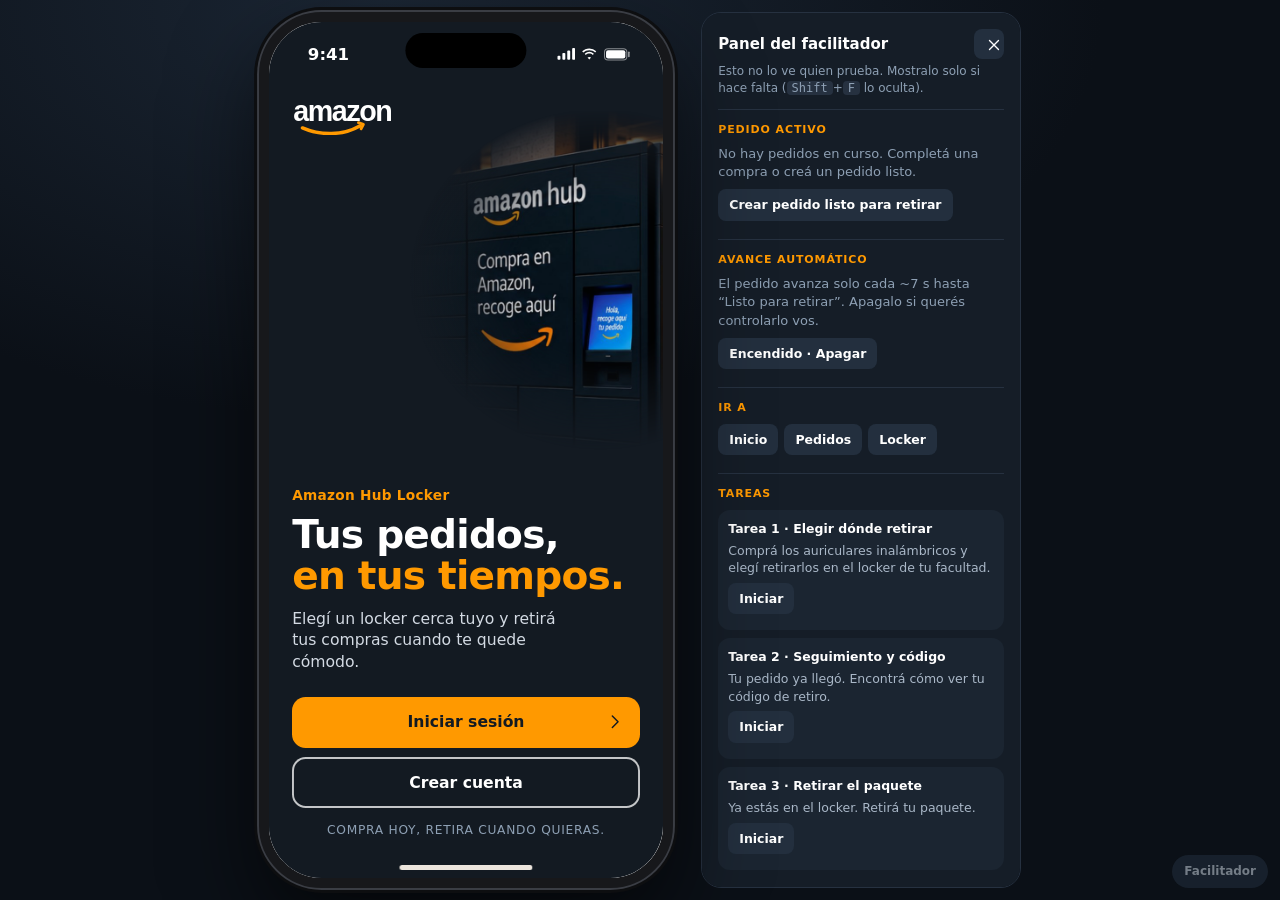
==== commit e88770a0: "Listo para publicar: netlify.toml, .nojekyll, zip para Netlify Drop y guía de despliegue Co-Authored" ====
--- a/index.html
+++ b/index.html
@@ -5,6 +5,7 @@
   <meta name="viewport" content="width=device-width, initial-scale=1, viewport-fit=cover">
   <meta name="theme-color" content="#131A22">
   <title>Amazon Hub Locker · Prototipo</title>
+  <link rel="icon" href="data:image/svg+xml,%3Csvg xmlns=%27http://www.w3.org/2000/svg%27 viewBox=%270 0 32 32%27%3E%3Crect width=%2732%27 height=%2732%27 rx=%277%27 fill=%27%23131A22%27/%3E%3Cpath d=%27M7 20c6 5 13 5 18-1%27 stroke=%27%23FF9900%27 stroke-width=%273%27 fill=%27none%27 stroke-linecap=%27round%27/%3E%3C/svg%3E">
   <link rel="stylesheet" href="css/styles.css">
 </head>
 <body>
--- a/css/styles.css
+++ b/css/styles.css
@@ -543,3 +543,95 @@
 /* Foco del buscador: el anillo va en el contenedor, no en el input */
 .searchbar input:focus-visible { box-shadow: none; }
 .searchbar:focus-within { box-shadow: var(--focus); }
+
+/* ============================================================
+   Producto: color · cuenta regresiva 72 h · links a mapas
+   ============================================================ */
+a.btn { text-decoration: none; }
+.link.maps { display: inline-flex; margin-right: var(--s5); }
+.swatch-h { margin-top: var(--s3); font-size: 14px; color: var(--ink-2); } .swatch-h b { color: var(--ink); }
+.swatches { display: flex; gap: 12px; margin: var(--s2) 0 var(--s2); }
+.swatch { width: 38px; height: 38px; border-radius: 50%; background: var(--sw); box-shadow: inset 0 0 0 1px rgba(0,0,0,.18), inset 0 6px 8px rgba(255,255,255,.28); border: 3px solid #fff; outline: 2px solid var(--gray-300); transition: transform .15s, outline-color .15s; }
+.swatch.on { outline-color: var(--orange); outline-width: 3px; transform: scale(1.08); }
+.swatch:active { transform: scale(.92); }
+.art { box-shadow: inset 0 0 0 1px rgba(19,26,34,.05); }
+.cd { width: 100%; background: var(--gray-50); border: 1px solid var(--gray); border-radius: var(--r-md); padding: var(--s3) var(--s4); text-align: left; margin-bottom: var(--s2); }
+.cd-t { display: flex; justify-content: space-between; align-items: baseline; font-size: 14px; color: var(--ink-2); } .cd-t b { font-size: 20px; color: var(--ink); font-variant-numeric: tabular-nums; }
+.cd-bar { height: 8px; border-radius: 4px; background: var(--gray); margin-top: 8px; overflow: hidden; } .cd-bar i { display: block; height: 100%; border-radius: 4px; background: linear-gradient(90deg, var(--orange), #ffc25a); transition: width 1s linear; }
+
+/* ============================================================
+   Animaciones (todas se apagan con prefers-reduced-motion)
+   ============================================================ */
+@keyframes rise { from { opacity: 0; transform: translateY(14px); } to { opacity: 1; transform: none; } }
+.enter-fwd :is(.lcard, .ocard, .ocard2, .pcard, .prow, .opt, .crow, .nitem, .ben, .steps li, .acc, .hub-banner, .rv-item, .callout, .cat, .skel-row, .survey-card, .face),
+.enter-back :is(.lcard, .ocard, .ocard2, .pcard, .prow, .opt, .crow, .nitem, .ben, .steps li, .acc, .hub-banner, .rv-item, .callout, .cat),
+.enter-fade :is(.lcard, .ocard, .ocard2, .pcard, .prow, .opt, .crow, .nitem, .ben, .steps li, .acc, .hub-banner, .rv-item, .callout, .cat, .face) { animation: rise .45s cubic-bezier(.2,.8,.2,1) backwards; }
+:is(.enter-fwd, .enter-back, .enter-fade) :is(.lcard, .ocard, .ocard2, .pcard, .prow, .opt, .crow, .nitem, .ben, .steps li, .acc, .cat, .face):nth-child(2) { animation-delay: .06s; }
+:is(.enter-fwd, .enter-back, .enter-fade) :is(.lcard, .ocard, .ocard2, .pcard, .prow, .opt, .crow, .nitem, .ben, .steps li, .acc, .cat, .face):nth-child(3) { animation-delay: .12s; }
+:is(.enter-fwd, .enter-back, .enter-fade) :is(.lcard, .ocard, .ocard2, .pcard, .prow, .opt, .crow, .nitem, .ben, .steps li, .acc, .cat, .face):nth-child(4) { animation-delay: .18s; }
+:is(.enter-fwd, .enter-back, .enter-fade) :is(.lcard, .ocard, .ocard2, .pcard, .prow, .opt, .crow, .nitem, .ben, .steps li, .acc, .cat, .face):nth-child(n+5) { animation-delay: .24s; }
+@keyframes pop2 { 0% { transform: scale(.3); opacity: 0; } 60% { transform: scale(1.12); } 100% { transform: scale(1); opacity: 1; } }
+@keyframes draw { to { stroke-dashoffset: 0; } }
+.check-big span { animation: pop2 .5s cubic-bezier(.2,1.4,.4,1) backwards; }
+.check-big svg path { stroke-dasharray: 26; stroke-dashoffset: 26; animation: draw .45s .35s ease-out forwards; }
+@keyframes ring { 0%, 100% { transform: rotate(0); } 15% { transform: rotate(16deg); } 30% { transform: rotate(-14deg); } 45% { transform: rotate(10deg); } 60% { transform: rotate(-6deg); } 75% { transform: rotate(3deg); } }
+.bell-big svg { transform-origin: 50% 12%; animation: ring 1.3s .4s ease-in-out; }
+@keyframes float { 0%, 100% { transform: translateY(0); } 50% { transform: translateY(-7px); } }
+.box-img, .hc-box { animation: float 3.2s ease-in-out infinite; }
+@keyframes drive { 0% { transform: translateX(-10px); } 50% { transform: translateX(10px); } 100% { transform: translateX(-10px); } }
+.hc-ic.big svg { animation: drive 2.6s ease-in-out infinite; }
+@keyframes pulse { 0% { box-shadow: 0 0 0 0 rgba(59,130,246,.5); } 100% { box-shadow: 0 0 0 12px rgba(59,130,246,0); } }
+.prog i.on:last-of-type, .prog i.on:nth-of-type(3) { animation: pulse 1.6s infinite; }
+@keyframes pulseNow { 0% { box-shadow: 0 0 0 0 rgba(19,26,34,.35); } 100% { box-shadow: 0 0 0 10px rgba(19,26,34,0); } }
+.tl li.now .tl-dot { animation: pulseNow 1.8s infinite; }
+@keyframes ripple { 0% { box-shadow: 0 0 0 0 rgba(59,130,246,.45), 0 1px 4px rgba(0,0,0,.4); } 100% { box-shadow: 0 0 0 30px rgba(59,130,246,0), 0 1px 4px rgba(0,0,0,.4); } }
+.me i { animation: ripple 2s infinite; }
+@keyframes bounceIn { 0% { transform: translate(-50%, -100%) scale(1); } 40% { transform: translate(-50%, -128%) scale(1.25); } 100% { transform: translate(-50%, -100%) scale(1.25); } }
+.pin.on { animation: bounceIn .45s ease-out; }
+@keyframes bump { 0% { transform: scale(1); } 40% { transform: scale(1.5); } 100% { transform: scale(1); } }
+.badge.bump { animation: bump .4s ease-out; }
+@keyframes tabpop { 0% { transform: translateY(4px) scale(.8); } 60% { transform: translateY(-3px) scale(1.12); } 100% { transform: none; } }
+.tab.on .ic { animation: tabpop .35s ease-out; }
+@keyframes glow { 0%, 100% { box-shadow: var(--sh-1), 0 0 0 0 rgba(255,153,0,.0); } 50% { box-shadow: var(--sh-1), 0 0 0 6px rgba(255,153,0,.22); } }
+.hub-banner:not(.ready), .ocard.hl { animation: glow 2.6s ease-in-out infinite; }
+.hub-banner.ready { animation: glow 1.8s ease-in-out infinite; }
+@keyframes shine { 0% { transform: translateX(-120%) skewX(-18deg); } 60%, 100% { transform: translateX(260%) skewX(-18deg); } }
+.btn-primary { overflow: hidden; }
+.screen .footer-cta .btn-primary::after, .btn-primary.cta-shine::after { content: ""; position: absolute; top: 0; bottom: 0; width: 34px; background: rgba(255,255,255,.22); animation: shine 3.4s 1s infinite; pointer-events: none; }
+.qr-card { position: relative; overflow: hidden; }
+.qr-card::after { content: ""; position: absolute; left: 0; right: 0; top: 0; height: 56px; background: linear-gradient(180deg, rgba(255,153,0,0), rgba(255,153,0,.28), rgba(255,153,0,0)); animation: qrscan 2.8s ease-in-out infinite; pointer-events: none; }
+@keyframes qrscan { 0% { transform: translateY(-60px); } 100% { transform: translateY(260px); } }
+.lo-in img { animation: boxout .8s .7s ease-out both; }
+@keyframes boxout { from { opacity: 0; transform: translateY(14px) scale(.85); } to { opacity: 1; transform: none; } }
+.push.show .push-card { animation: pop2 .45s cubic-bezier(.2,1.4,.4,1); }
+.hero-card { animation: rise .5s cubic-bezier(.2,.8,.2,1) backwards; }
+.empty-ic { animation: float 3.4s ease-in-out infinite; }
+.swatch.on { animation: tabpop .3s ease-out; }
+.confetti { position: absolute; inset: 0; overflow: hidden; pointer-events: none; z-index: 45; }
+.confetti i { position: absolute; top: -16px; width: 9px; height: 15px; border-radius: 2px; opacity: 0; animation-name: fall; animation-timing-function: cubic-bezier(.3,.6,.5,1); animation-fill-mode: forwards; }
+@keyframes fall { 0% { opacity: 1; transform: translate(0, 0) rotate(0); } 100% { opacity: 1; transform: translate(var(--x), 820px) rotate(var(--r)); } }
+@media (prefers-reduced-motion: reduce) { .confetti { display: none; } }
+
+/* ---------- Foto real opcional (assets/products/<id>.jpg) ---------- */
+.art { position: relative; }
+.art .photo { position: absolute; inset: 0; width: 100%; height: 100%; object-fit: contain; padding: 6%; mix-blend-mode: multiply; }
+
+/* ---------- Cómo llegar (navegación a pie dentro del celular) ---------- */
+.screen.navscr .content { display: flex; flex-direction: column; overflow: hidden; }
+.nav-map { position: relative; flex: 1; min-height: 230px; overflow: hidden; background: #edeff2; }
+.nav-map .map-bg { position: absolute; inset: 0; width: 100%; height: 100%; }
+.route-line { stroke-dasharray: 1; stroke-dashoffset: 1; animation: draw 1.4s .3s ease-out forwards; }
+.pin.dest { z-index: 3; }
+.nav-banner { position: absolute; top: 10px; left: 10px; right: 10px; display: flex; align-items: center; gap: 12px; background: var(--navy); color: #fff; border-radius: var(--r-lg); padding: 12px 14px; box-shadow: var(--sh-2); z-index: 5; animation: rise .35s ease-out; }
+.nav-banner div { flex: 1; display: flex; flex-direction: column; } .nav-banner span { color: #cdd6e0; font-size: 13px; } .nav-banner b { font-size: 18px; }
+.nb-ic { width: 44px; height: 44px; border-radius: 12px; background: var(--orange); color: var(--navy); display: grid; place-items: center; }
+.nav-card { flex: none; background: #fff; border-radius: 24px 24px 0 0; margin-top: -18px; position: relative; z-index: 6; padding: var(--s4) var(--s4) 34px; box-shadow: 0 -8px 24px rgba(19,26,34,.14); }
+.nc-top { display: flex; align-items: baseline; gap: 8px; margin-bottom: var(--s3); } .nc-top b { font-size: 26px; font-weight: 800; color: #14803A; } .nc-top span { color: var(--ink-2); font-size: 14px; }
+.nc-dest { display: flex; gap: var(--s3); align-items: center; padding-bottom: var(--s3); border-bottom: 1px solid var(--gray); } .nc-dest div { display: flex; flex-direction: column; } .nc-dest span:not(.lr-ic) { color: var(--ink-2); font-size: 13px; }
+.nc-steps { display: flex; flex-direction: column; gap: 10px; margin: var(--s3) 0 var(--s4); }
+.nc-steps li { display: flex; gap: 12px; } .nc-steps li > span { width: 26px; height: 26px; border-radius: 50%; background: var(--navy); color: #fff; display: grid; place-items: center; font-size: 13px; font-weight: 800; flex: none; }
+.nc-steps div { display: flex; flex-direction: column; } .nc-steps em { font-style: normal; color: var(--ink-2); font-size: 13px; }
+.nc-live { display: flex; gap: 8px; align-items: center; justify-content: center; min-height: 52px; font-weight: 700; color: var(--link); background: var(--info-tint); border-radius: var(--r-md); }
+.link.ext { display: flex; justify-content: center; width: 100%; margin-top: var(--s2); color: var(--ink-3); font-size: 13px; text-decoration: underline; }
+.nc-top + .nc-dest { margin-top: 0; }
+#navcard .callout { margin-top: 0; }
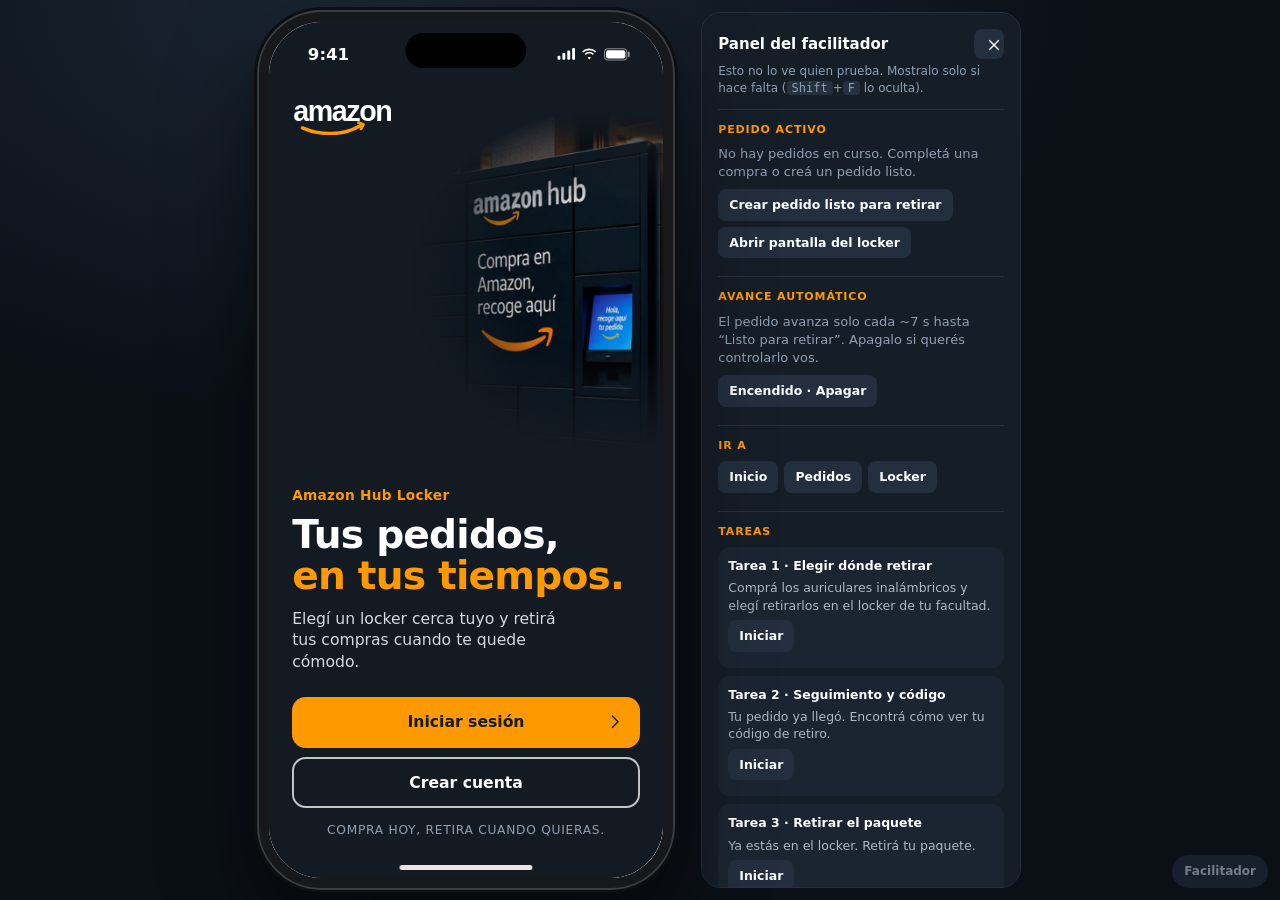
==== commit a18a1731: "Pantalla táctil del locker: sistema de retiro por QR o código, errores y sincronización con la app C" ====
--- a/index.html
+++ b/index.html
@@ -10,6 +10,7 @@
 </head>
 <body>
   <div class="stage">
+    <section id="kiosk" class="kiosk" aria-label="Pantalla táctil del locker" hidden></section>
     <div class="phone" id="phone">
       <i class="side sb-action"></i><i class="side sb-vol1"></i><i class="side sb-vol2"></i><i class="side sb-power"></i>
       <div class="device" id="device">
@@ -35,6 +36,7 @@
   <script src="js/core.js"></script>
   <script src="js/ui.js"></script>
   <script src="js/screens.js"></script>
+  <script src="js/kiosk.js"></script>
   <script src="js/app.js"></script>
 </body>
 </html>
--- a/css/styles.css
+++ b/css/styles.css
@@ -635,3 +635,99 @@
 .link.ext { display: flex; justify-content: center; width: 100%; margin-top: var(--s2); color: var(--ink-3); font-size: 13px; text-decoration: underline; }
 .nc-top + .nc-dest { margin-top: 0; }
 #navcard .callout { margin-top: 0; }
+
+/* ---------- Ubicación: barrio de CABA ---------- */
+.locbar { display: flex; align-items: center; gap: 8px; width: calc(100% - 32px); margin: 0 var(--s4) 10px; padding: 9px 12px; border-radius: var(--r-md); background: rgba(255,255,255,.1); color: #fff; font-size: 14px; text-align: left; }
+.locbar span { flex: 1; } .locbar b { color: var(--orange); } .locbar em { font-style: normal; color: #cdd6e0; font-size: 13px; font-weight: 600; } .locbar .ic:first-child { color: var(--orange); }
+.locbar:active { background: rgba(255,255,255,.18); }
+.zone-chip { display: flex; align-items: center; gap: 8px; width: 100%; margin-top: var(--s4); padding: 12px 14px; border-radius: var(--r-md); background: var(--gray-50); border: 1px solid var(--gray); font-size: 14px; }
+.zone-chip span { flex: 1; } .zone-chip em { font-style: normal; color: var(--link); font-weight: 700; font-size: 13px; } .zone-chip .ic:first-child { color: #B86E00; }
+.zsearch { margin: 0 0 var(--s3); width: 100%; background: var(--gray-50); box-shadow: inset 0 0 0 1px var(--gray); }
+.zgeo { display: flex; align-items: center; gap: var(--s3); width: 100%; padding: 12px 14px; border-radius: var(--r-md); background: var(--info-tint); color: #1D55B8; margin-bottom: var(--s3); }
+.zgeo span { display: flex; flex-direction: column; } .zgeo em { font-style: normal; font-size: 13px; color: var(--ink-2); }
+.zlist { display: flex; flex-direction: column; }
+.zrow { display: flex; align-items: center; gap: var(--s3); padding: 13px 4px; border-bottom: 1px solid var(--gray); width: 100%; }
+.zrow .zi { color: var(--ink-3); } .zrow strong { flex: 1; font-weight: 600; } .zrow em { font-style: normal; color: var(--ink-3); font-size: 13px; }
+.zrow.on strong { color: #B86E00; } .zrow.on .zi, .zrow.on .ic:last-child { color: var(--orange-press); }
+.zrow:active { background: var(--gray-50); }
+.map-none { position: absolute; left: 20px; right: 20px; top: 40%; background: rgba(255,255,255,.96); padding: 14px; border-radius: var(--r-md); text-align: center; font-size: 14px; color: var(--ink-2); box-shadow: var(--sh-1); }
+.map-legend { display: inline-flex; align-items: center; gap: 6px; }
+
+/* ---------- Mapa del recorrido (seguimiento) ---------- */
+.tmap { position: relative; border-radius: var(--r-lg); overflow: hidden; border: 1px solid var(--gray); box-shadow: var(--sh-1); background: #edeff2; }
+.tmap > svg { display: block; width: 100%; height: 300px; }
+.tm-city { font: 800 11px Arial, sans-serif; fill: #8a97a8; letter-spacing: .12em; }
+.tm-lab { font: 700 10px Arial, sans-serif; fill: #131A22; paint-order: stroke; stroke: #fff; stroke-width: 3.500px; stroke-linejoin: round; }
+.trk-ring { fill: rgba(29,99,201,.22); animation: trkring 1.6s ease-out infinite; transform-origin: center; }
+@keyframes trkring { 0% { transform: scale(.7); opacity: 1; } 100% { transform: scale(1.5); opacity: 0; } }
+.st-ready #trk, .st-pickedUp #trk { display: none; }
+.st-atLocker .trk-ring, .st-delivered .trk-ring, .st-confirmed .trk-ring { animation: none; opacity: 0; }
+.tm-card { display: flex; align-items: center; gap: 12px; padding: 12px 14px; background: #fff; border-top: 1px solid var(--gray); }
+.tm-ic { width: 40px; height: 40px; border-radius: 12px; background: var(--info-tint); color: var(--info); display: grid; place-items: center; flex: none; }
+.st-ready .tm-ic, .st-pickedUp .tm-ic, .st-delivered .tm-ic, .st-atLocker .tm-ic { background: var(--success-tint); color: var(--success); }
+.tm-card div { flex: 1; min-width: 0; display: flex; flex-direction: column; } .tm-card strong { font-size: 15px; } .tm-card div span { color: var(--ink-2); font-size: 13px; }
+.tm-card b { font-size: 15px; color: var(--link); white-space: nowrap; font-variant-numeric: tabular-nums; }
+
+/* El camión frena en la base de reparto */
+.hub-ring { fill: none; stroke: var(--orange); stroke-width: 3; opacity: 0; }
+.hub-ring, .trk-ring { transform-box: fill-box; transform-origin: center; }
+.is-stop .hub-ring { opacity: 1; animation: hubring 1.2s ease-out infinite; }
+@keyframes hubring { 0% { transform: scale(.8); opacity: 1; } 100% { transform: scale(1.9); opacity: 0; } }
+.is-stop .trk-ring { animation: none; fill: rgba(245,158,11,.3); }
+.is-stop .tm-ic { background: var(--warning-tint); color: #B26A00; }
+
+/* ============================================================
+   Pantalla táctil del locker (kiosco 17")
+   ============================================================ */
+.qr-card.sm { padding: var(--s4); margin: var(--s3) 0; } .qr-card.sm .qr-code strong { font-size: 28px; }
+.two-ways { display: flex; flex-direction: column; gap: var(--s3); text-align: left; margin-top: var(--s2); }
+.two-ways li { display: flex; gap: 12px; } .two-ways li > span { width: 28px; height: 28px; border-radius: 50%; background: var(--navy); color: #fff; display: grid; place-items: center; font-weight: 800; font-size: 14px; flex: none; }
+.two-ways div { display: flex; flex-direction: column; } .two-ways em { font-style: normal; color: var(--ink-2); font-size: 14px; }
+.proto-note { text-align: center; font-size: 12px; color: var(--ink-3); }
+.kiosk[hidden] { display: none !important; }
+.kiosk { flex: none; display: flex; align-items: center; justify-content: center; }
+body.kiosk-open .fac, body.kiosk-open .fac-toggle { display: none !important; }
+@media (max-width: 1099px) { .kiosk { position: fixed; inset: 0; z-index: 300; background: rgba(8,11,16,.96); } }
+.k-fit { display: flex; flex-direction: column; align-items: center; gap: 14px; }
+.k-device { width: 580px; padding: 20px 20px 0; background: #0b0e13; border-radius: 28px; border: 2px solid #2b323d; box-shadow: 0 0 0 4px #05070a, 0 30px 80px rgba(0,0,0,.55); }
+.k-screen { width: 540px; height: 700px; background: #fff; border-radius: 10px; overflow: hidden; display: flex; flex-direction: column; font-family: var(--font); color: var(--ink); }
+.k-head { height: 62px; background: var(--navy); color: #fff; display: flex; align-items: center; gap: 14px; padding: 0 22px; flex: none; }
+.k-logo { color: #fff; } .k-logo .logo { height: 34px; width: auto; display: block; }
+.k-sub { flex: 1; font-size: 14px; color: #cdd6e0; text-align: center; white-space: nowrap; overflow: hidden; text-overflow: ellipsis; }
+.k-head time { font-weight: 700; font-size: 18px; font-variant-numeric: tabular-nums; }
+.k-body { flex: 1; min-height: 0; padding: 26px 34px 24px; display: flex; flex-direction: column; gap: 16px; overflow: hidden; }
+.k-body.center { align-items: center; text-align: center; }
+.k-body h1 { font-size: 44px; line-height: 1.05; font-weight: 800; letter-spacing: -1px; } .k-body h2 { font-size: 32px; line-height: 1.1; font-weight: 800; letter-spacing: -.5px; }
+.k-lead { font-size: 20px; color: var(--ink-2); line-height: 1.3; }
+.k-body.home { justify-content: center; gap: 18px; } .k-box { width: 190px; border-radius: 28px; animation: float 3.2s ease-in-out infinite; }
+.kbtn { width: 100%; min-height: 76px; border-radius: 18px; font-size: 26px; font-weight: 800; text-align: center; display: grid; place-items: center; transition: transform .08s; }
+.kbtn:active { transform: scale(.98); } .kbtn.pri { background: var(--orange); color: var(--navy); } .kbtn.sec { background: #fff; color: var(--ink); box-shadow: inset 0 0 0 3px var(--navy); min-height: 64px; font-size: 22px; }
+.klink { color: var(--link); font-size: 20px; font-weight: 700; padding: 8px; }
+.kopt { display: flex; align-items: center; gap: 20px; width: 100%; padding: 22px; border: 3px solid var(--gray); border-radius: 22px; text-align: left; background: #fff; }
+.kopt:active { border-color: var(--orange); background: #FFFBF3; } .kopt > span { width: 76px; height: 76px; border-radius: 20px; background: var(--orange-tint); color: #B86E00; display: grid; place-items: center; flex: none; }
+.kopt div { display: flex; flex-direction: column; } .kopt strong { font-size: 28px; } .kopt em { font-style: normal; font-size: 18px; color: var(--ink-2); }
+.k-tip { display: flex; gap: 10px; align-items: center; font-size: 17px; color: var(--ink-2); background: var(--info-tint); border-radius: 14px; padding: 12px 16px; } .k-tip.center { justify-content: center; }
+.k-btns { width: 100%; display: flex; flex-direction: column; gap: 12px; margin-top: auto; } .k-btns.row { flex-direction: row; }
+.k-phone { width: 180px; padding: 16px; border: 6px solid var(--navy); border-radius: 30px; background: #fff; margin-top: 6px; } .k-phone svg { display: block; margin: 0 auto; }
+.k-arrow { color: #E5484D; animation: kdown 1.1s ease-in-out infinite; } @keyframes kdown { 0%,100% { transform: translateY(-6px); } 50% { transform: translateY(8px); } }
+.k-wait { display: flex; align-items: center; gap: 10px; font-size: 18px; font-weight: 700; color: var(--ink-2); } .k-wait i { width: 12px; height: 12px; border-radius: 50%; background: var(--orange); animation: trkring 1.2s ease-out infinite; }
+.k-code { display: flex; gap: 10px; margin: 2px 0 6px; } .k-code span { width: 66px; height: 82px; border: 3px solid var(--gray-300); border-radius: 16px; display: grid; place-items: center; font-size: 44px; font-weight: 800; font-variant-numeric: tabular-nums; }
+.k-code .fill { border-color: var(--navy); } .k-code .cur { border-color: var(--orange); box-shadow: var(--focus); }
+.k-pad { display: grid; grid-template-columns: repeat(3, 1fr); gap: 10px; width: 100%; }
+.k-pad button { height: 70px; border-radius: 16px; background: var(--gray-50); border: 2px solid var(--gray); font-size: 32px; font-weight: 700; display: grid; place-items: center; }
+.k-pad button:active { background: var(--orange-tint); border-color: var(--orange); } .k-pad .sec { color: var(--ink-2); } .k-pad .ok { background: var(--orange); border-color: var(--orange); color: var(--navy); font-size: 22px; font-weight: 800; } .k-pad .ok:disabled { background: var(--gray); border-color: var(--gray); color: #9AA1AB; }
+.k-spin { width: 96px; height: 96px; border-radius: 50%; border: 9px solid var(--gray); border-top-color: var(--orange); animation: spin .9s linear infinite; margin-top: 90px; }
+.k-ok { display: flex; align-items: center; gap: 16px; background: var(--success-tint); border-radius: 18px; padding: 14px 20px; width: 100%; text-align: left; } .k-ok > span { width: 60px; height: 60px; border-radius: 50%; background: var(--success); color: #fff; display: grid; place-items: center; flex: none; animation: pop2 .5s cubic-bezier(.2,1.4,.4,1); }
+.k-ok div { display: flex; flex-direction: column; } .k-ok strong { font-size: 26px; } .k-ok em { font-style: normal; font-size: 18px; color: var(--ink-2); }
+.k-slot { display: flex; align-items: baseline; gap: 14px; } .k-slot span { font-size: 22px; color: var(--ink-2); } .k-slot b { font-size: 56px; font-weight: 800; color: #1D63C9; line-height: 1; }
+.k-grid { display: grid; grid-template-columns: repeat(5, 1fr); gap: 6px; width: 100%; max-width: 380px; padding: 10px; background: #1b222c; border-radius: 14px; }
+.k-grid span { height: 34px; border-radius: 6px; background: #FFD97A; color: #7a5200; font-weight: 800; font-size: 14px; display: grid; place-items: center; }
+.k-grid .on { background: #1D63C9; color: #fff; box-shadow: 0 0 0 3px #fff, 0 0 18px 4px rgba(29,99,201,.8); animation: pulse 1.4s infinite; }
+.k-ic { width: 120px; height: 120px; border-radius: 50%; display: grid; place-items: center; margin-top: 30px; } .k-ic.ok { background: var(--success-tint); color: var(--success); } .k-ic.err { background: var(--error-tint); color: var(--error); } .k-ic.warn { background: var(--warning-tint); color: #B26A00; } .k-ic.info { background: var(--info-tint); color: var(--info); }
+.k-small { font-size: 16px; color: var(--ink-3); }
+.k-steps { display: flex; flex-direction: column; gap: 16px; } .k-steps li { display: flex; gap: 16px; align-items: center; } .k-steps li > span { width: 46px; height: 46px; border-radius: 50%; background: var(--navy); color: #fff; display: grid; place-items: center; font-size: 22px; font-weight: 800; flex: none; }
+.k-steps strong { font-size: 24px; } .k-steps em { display: block; font-style: normal; font-size: 18px; color: var(--ink-2); }
+.k-reader { width: 100%; height: 62px; display: flex; align-items: center; justify-content: center; gap: 12px; color: #6b7480; font-size: 12px; letter-spacing: .25em; font-weight: 700; } .k-reader i { width: 150px; height: 8px; border-radius: 4px; background: #E5484D; box-shadow: 0 0 14px 3px rgba(229,72,77,.7); animation: glow2 1.6s ease-in-out infinite; }
+@keyframes glow2 { 0%,100% { opacity: .55; } 50% { opacity: 1; } }
+.k-sim { display: flex; flex-direction: column; align-items: center; gap: 8px; color: #8EA0B4; font-size: 12px; } .k-sim div { display: flex; gap: 8px; flex-wrap: wrap; justify-content: center; }
+.k-sim button { background: #232F3E; color: #fff; border-radius: 999px; padding: 9px 16px; font-size: 13px; font-weight: 700; } .k-sim button:hover { background: #2d3b4e; }
